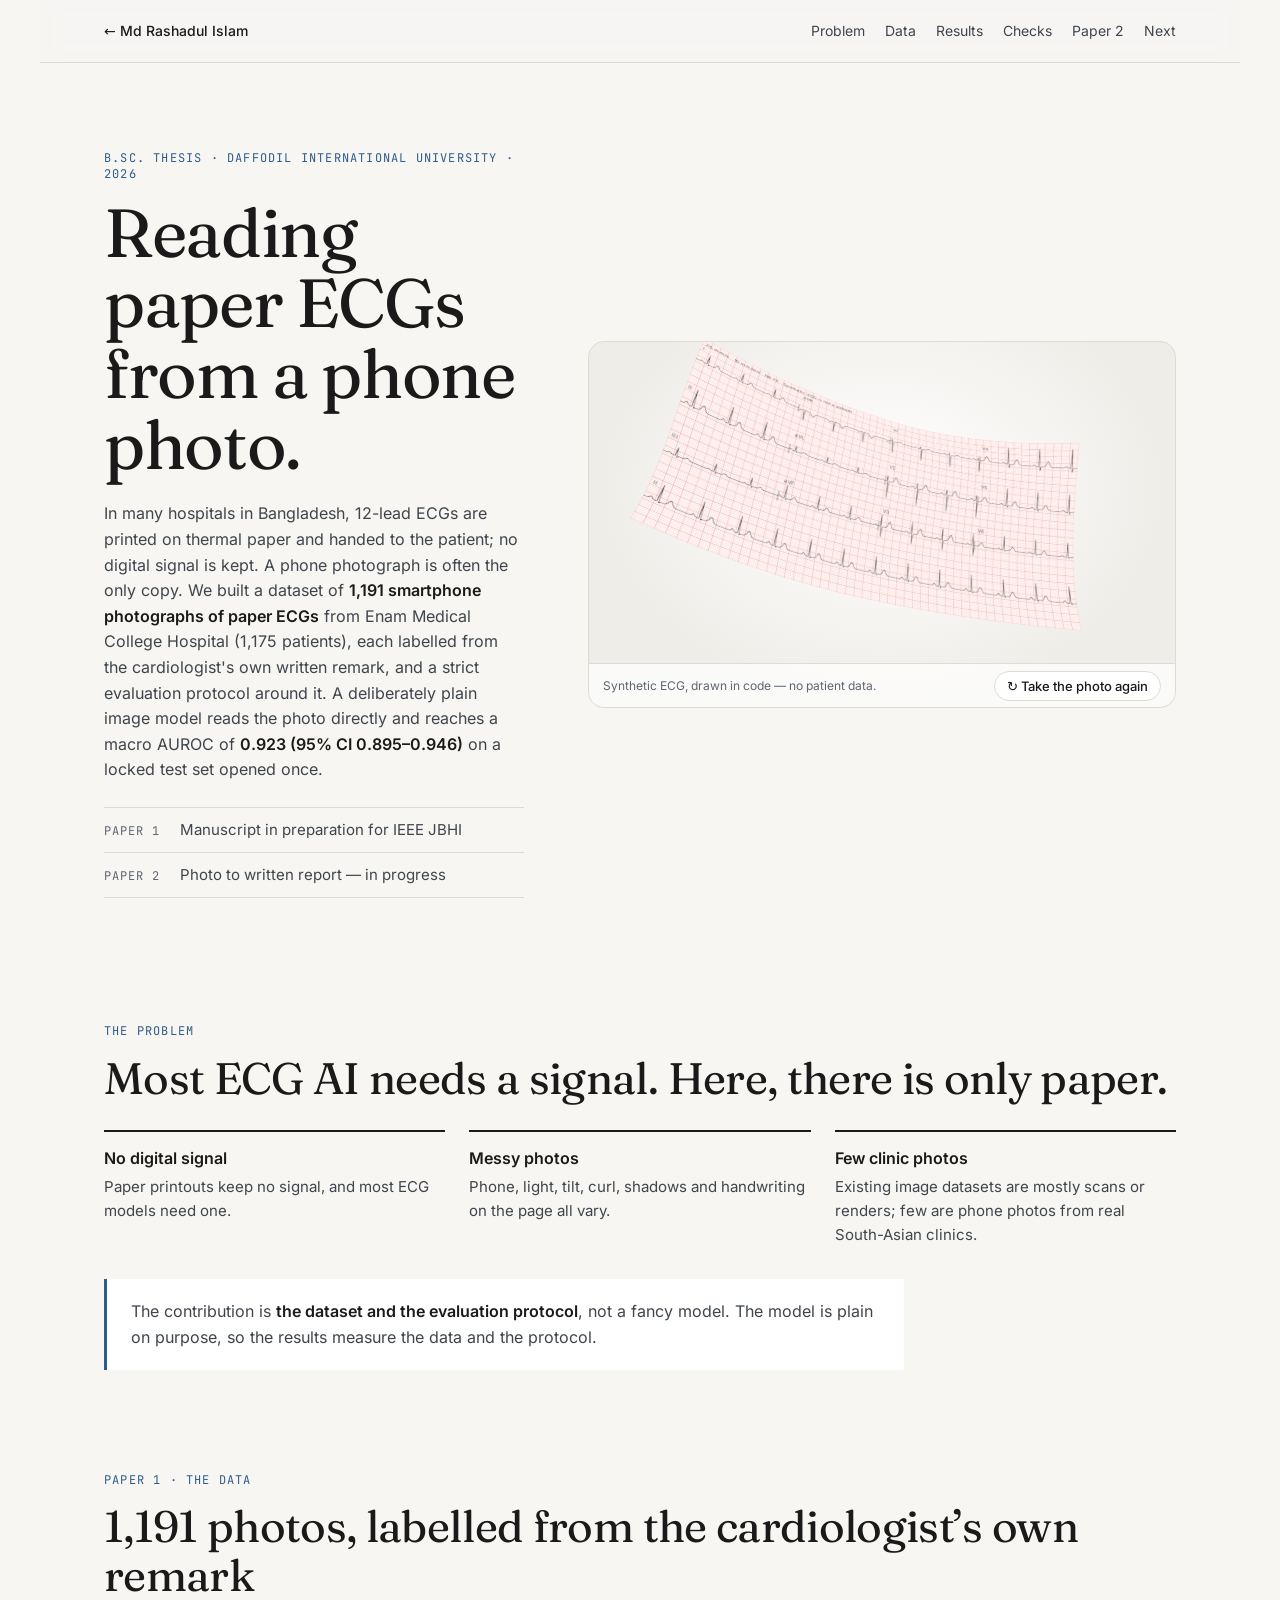
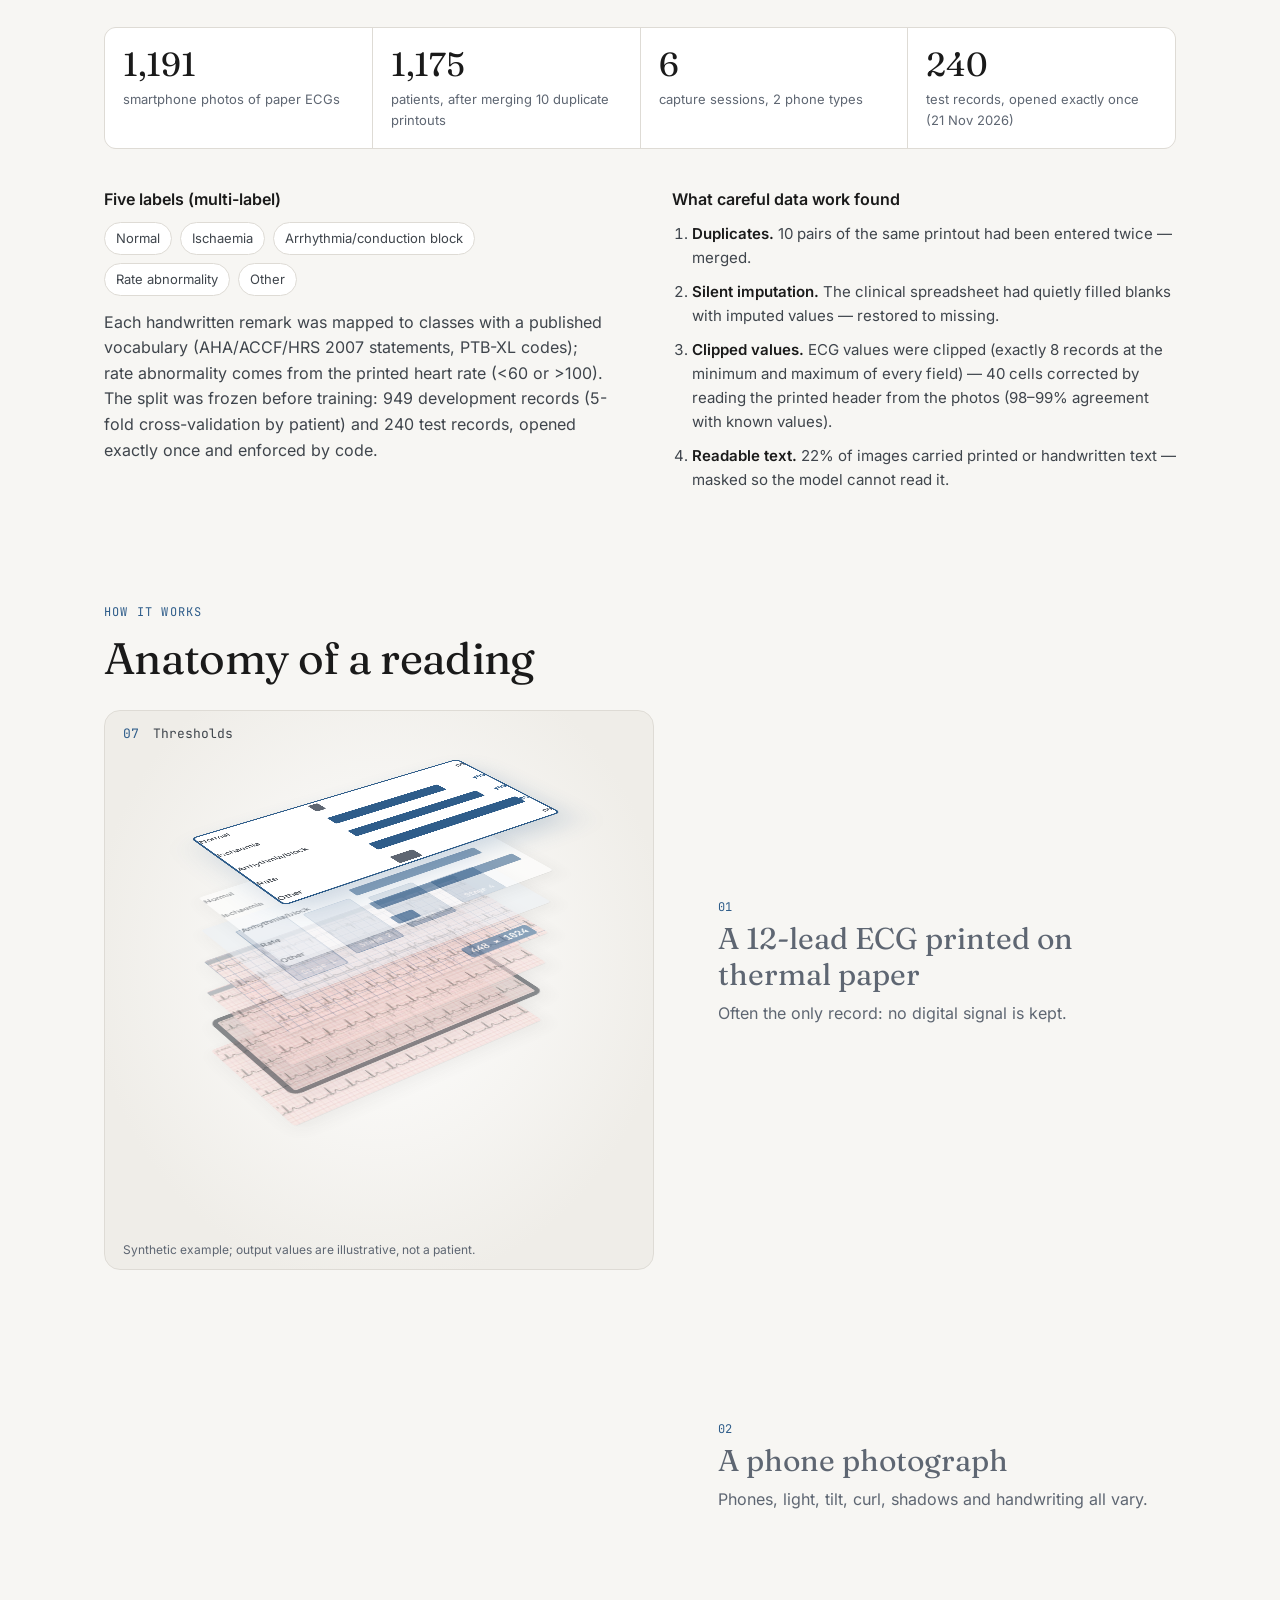
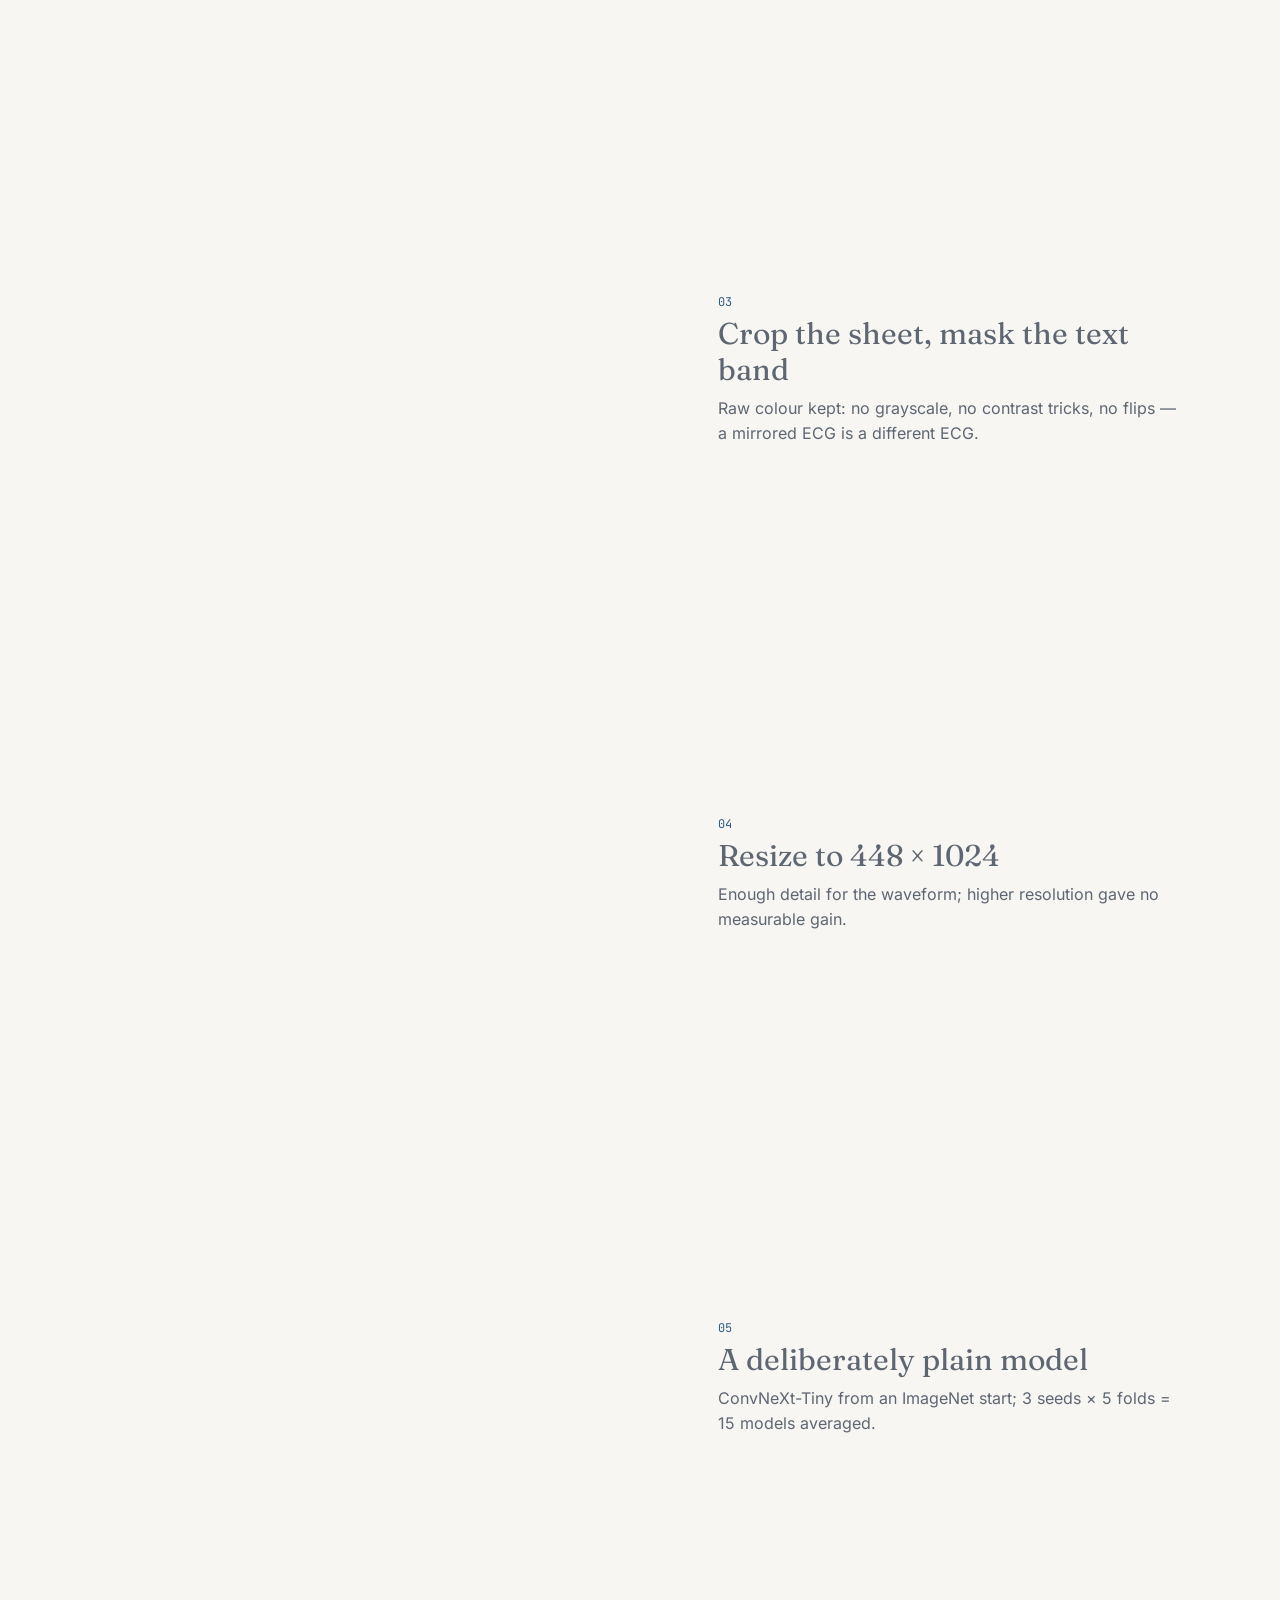
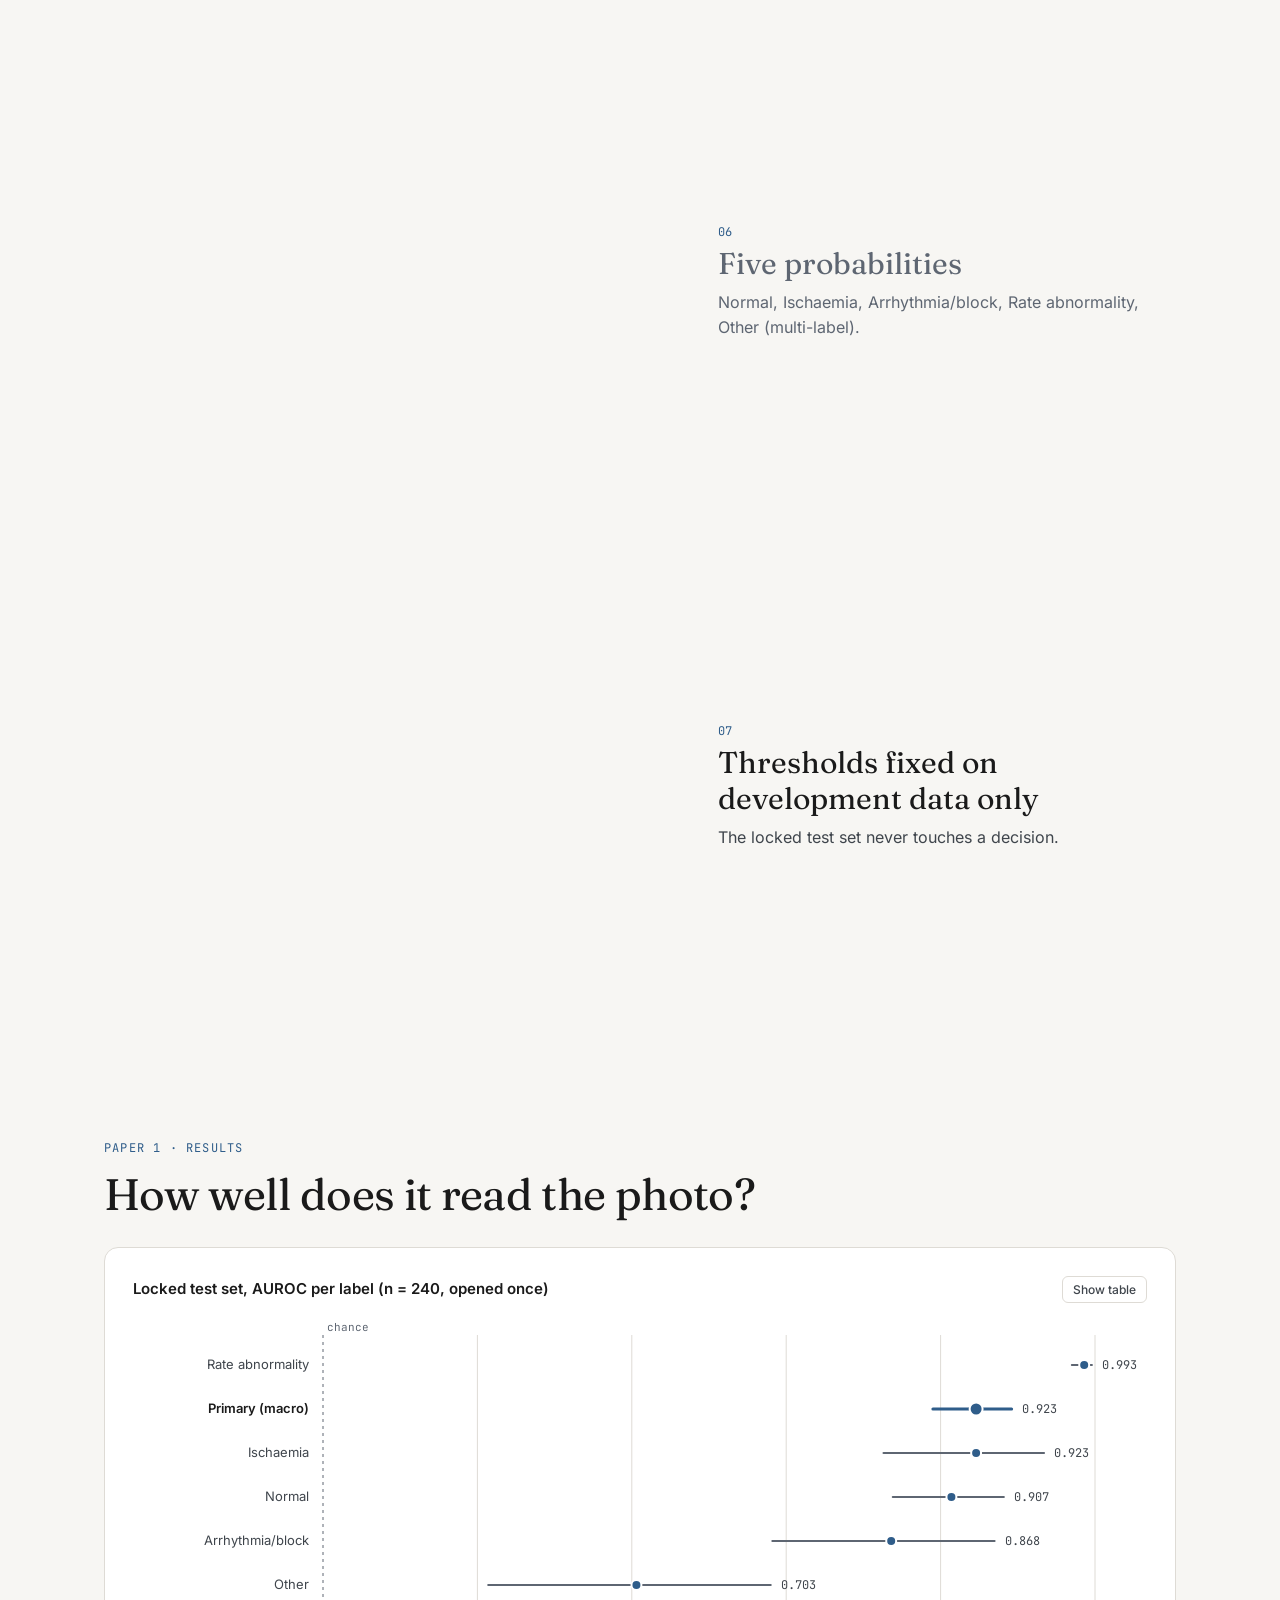
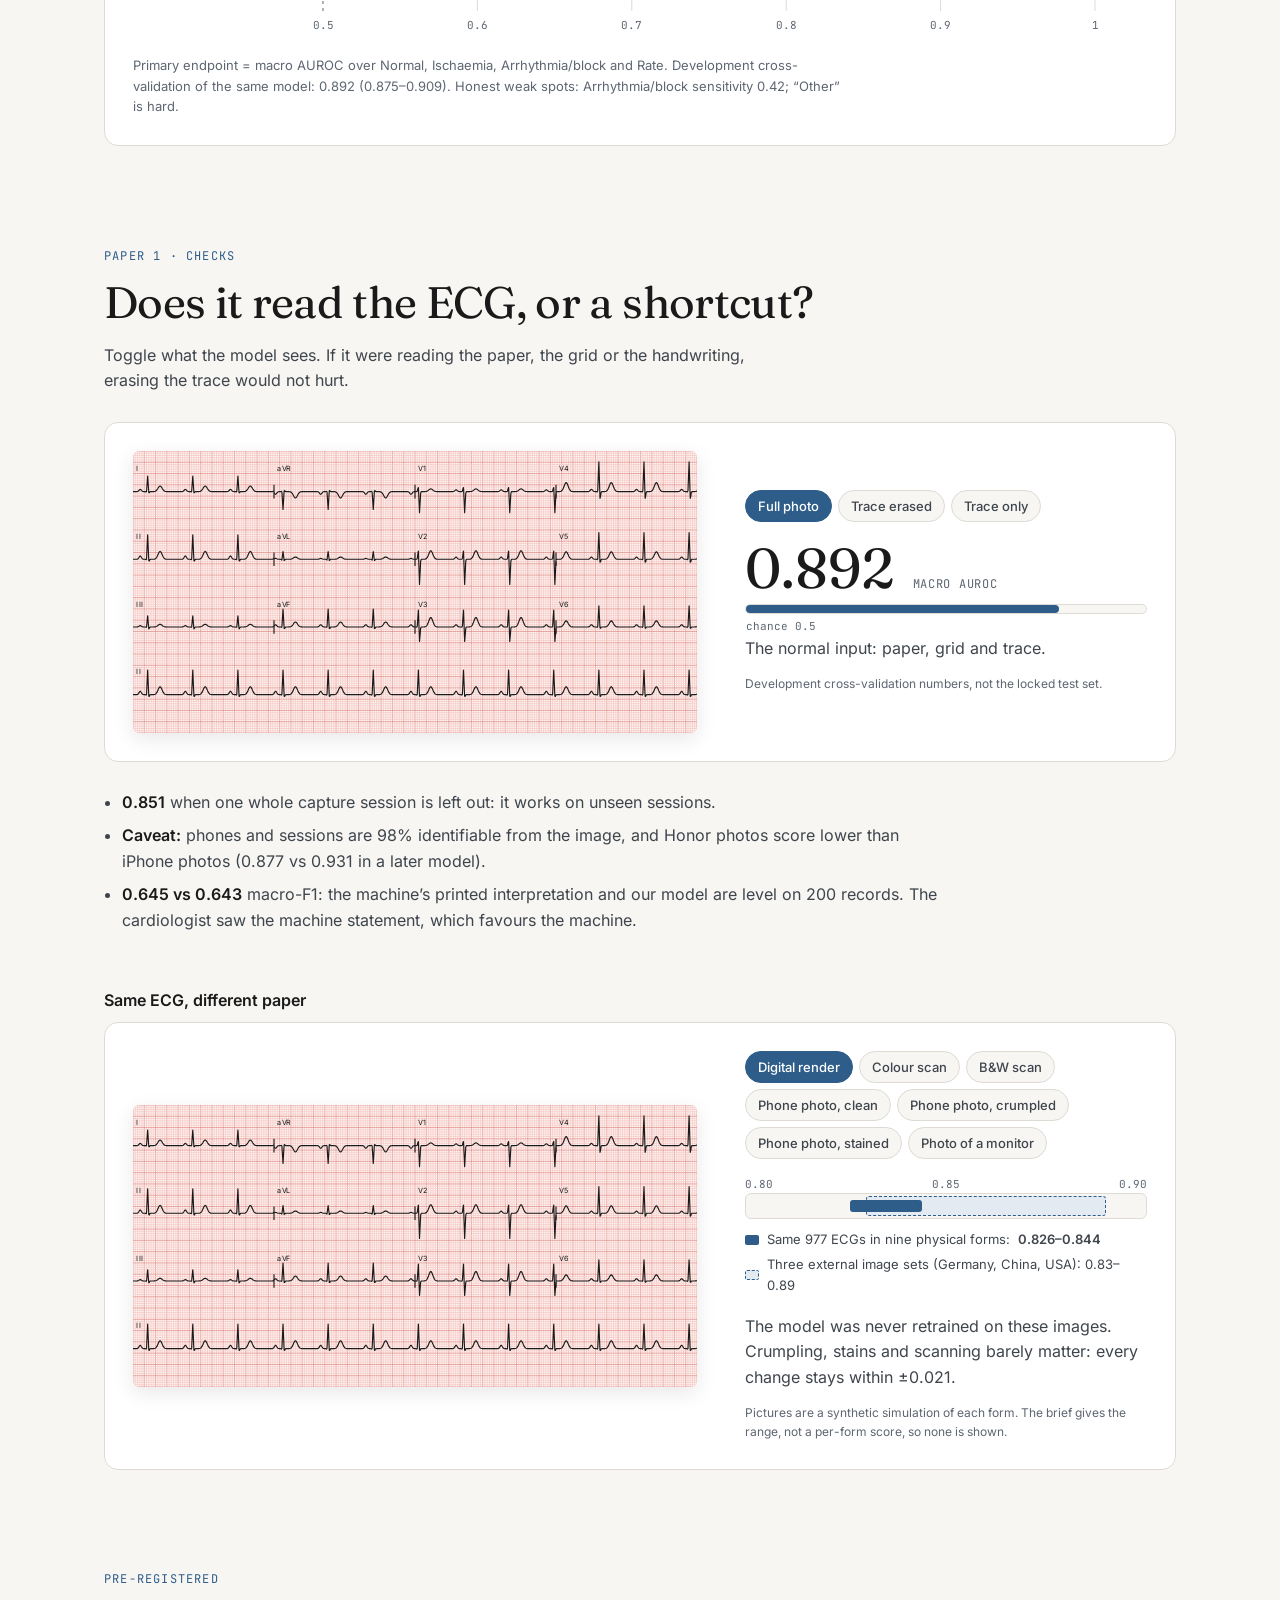
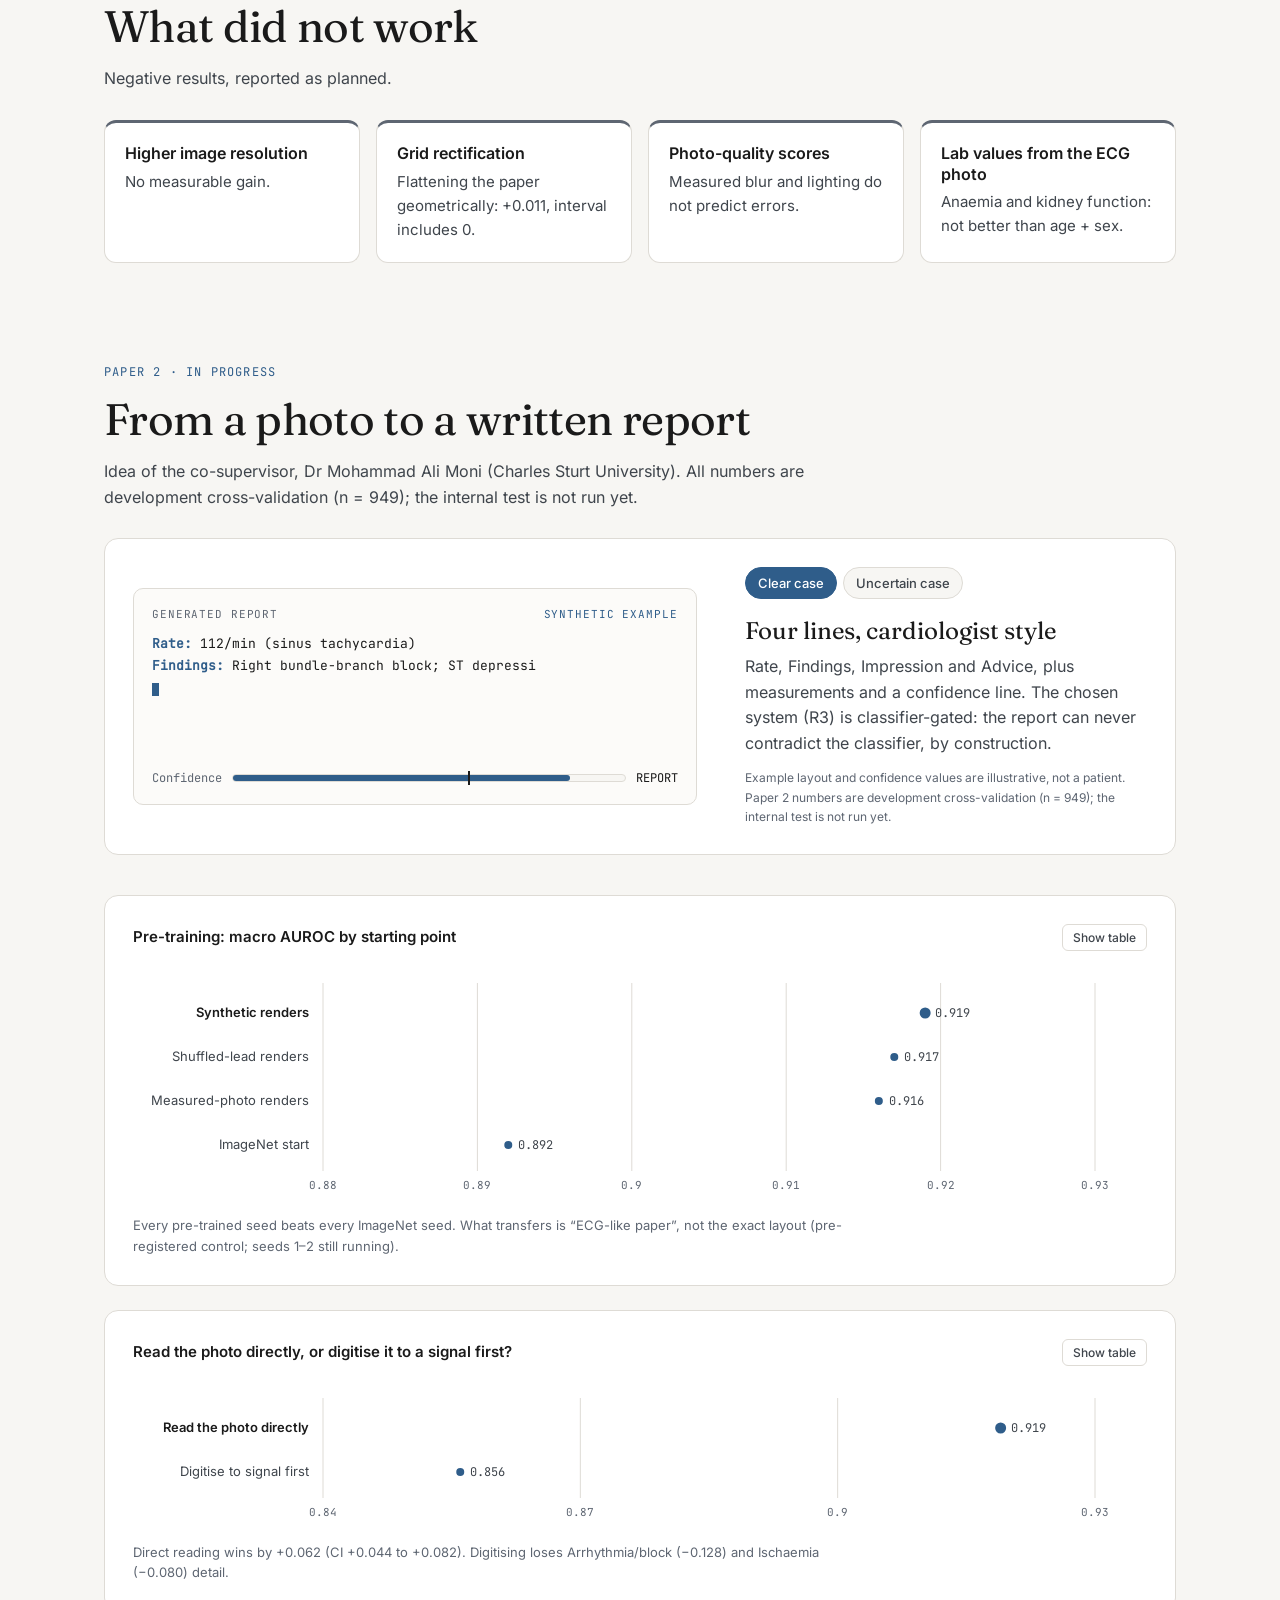
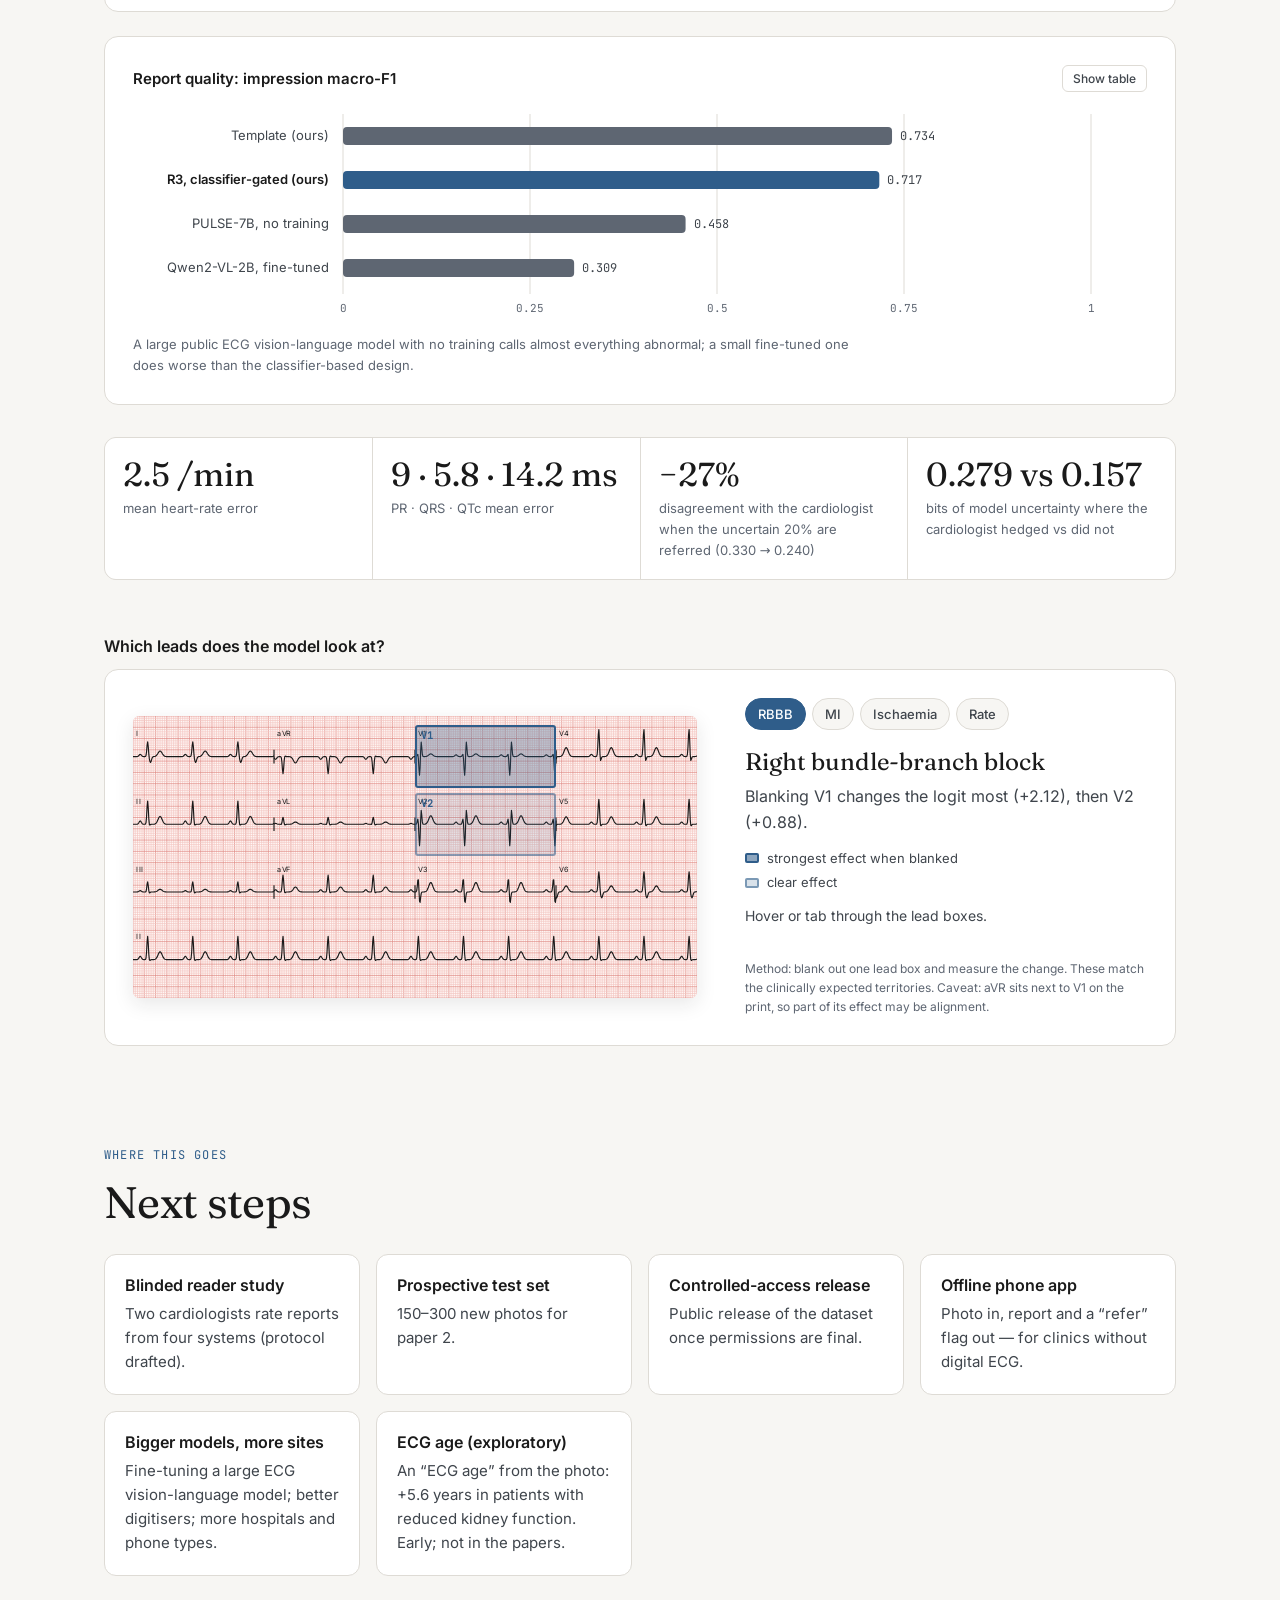
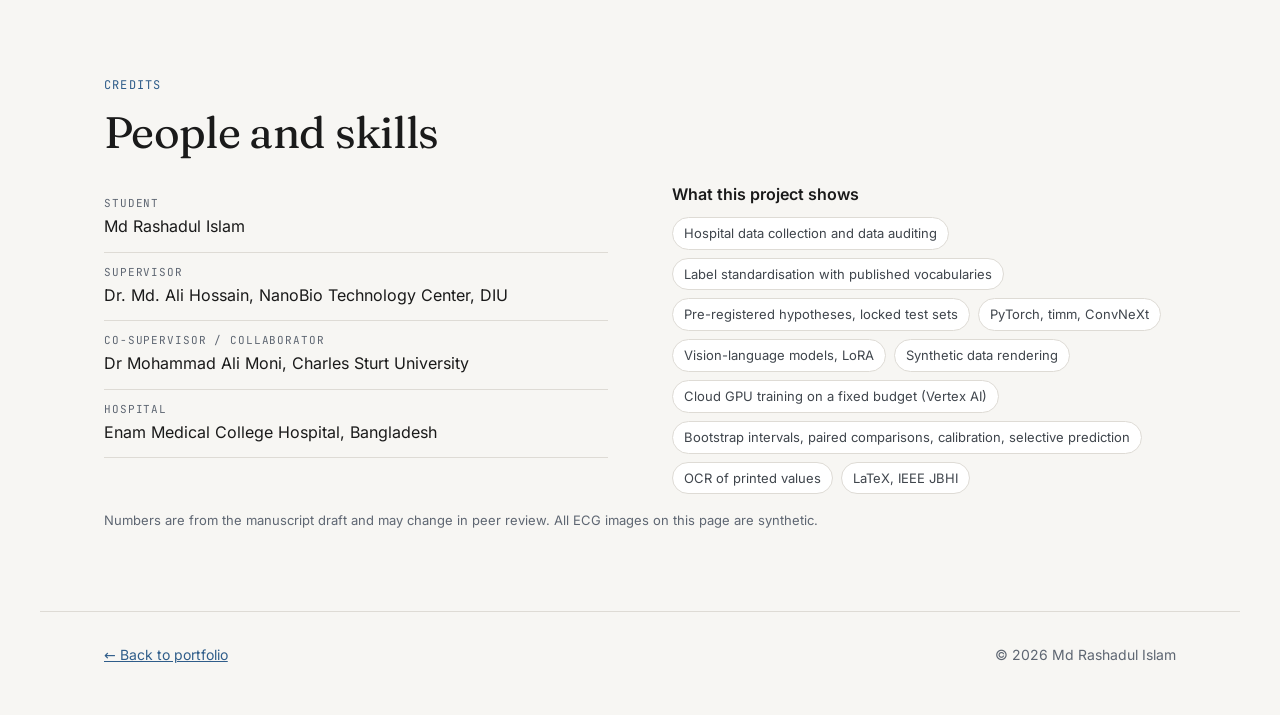
==== thesis/index.html @ 62d9c34e "Publish research portfolio (built from Rashadul22/portfolio main ac6f5a5)" ====
<!doctype html>
<html lang="en">
  <head>
    <meta charset="UTF-8" />
    <meta name="viewport" content="width=device-width, initial-scale=1.0" />
    <title>Reading paper ECGs from a phone photo — Md Rashadul Islam</title>
    <meta name="description" content="B.Sc. thesis: a dataset of 1,191 smartphone photographs of paper ECGs from Bangladesh and a strict evaluation protocol; macro AUROC 0.923 on a locked test set." />
    <meta name="theme-color" content="#F7F6F3" />
    <link rel="icon" type="image/svg+xml" href="/favicon.svg" />
    <meta property="og:title" content="Reading paper ECGs from a phone photo" />
    <meta property="og:type" content="article" />
    <script type="module" crossorigin src="/assets/thesis-CNezkDxE.js"></script>
    <link rel="modulepreload" crossorigin href="/assets/latin-600-lxE_ZjDa.js">
    <link rel="stylesheet" crossorigin href="/assets/latin-600-W_FU9BuS.css">
    <link rel="stylesheet" crossorigin href="/assets/thesis-Cfe2eZvV.css">
  </head>
  <body>
    <div id="root"><a class="skip" href="#t-main">Skip to content</a><nav class="t-nav" aria-label="Site"><a href="../">← Md Rashadul Islam</a><ul class="t-toc"><li><a href="#problem">Problem</a></li><li><a href="#data">Data</a></li><li><a href="#results">Results</a></li><li><a href="#checks">Checks</a></li><li><a href="#report">Paper 2</a></li><li><a href="#next">Next</a></li></ul></nav><main id="t-main"><header class="t-hero"><div class="t-hero__text"><p class="t-kicker">B.Sc. thesis · Daffodil International University · 2026</p><h1 class="t-title">Reading paper ECGs from a phone photo.</h1><p class="t-lede">In many hospitals in Bangladesh, 12-lead ECGs are printed on thermal paper and handed to the patient; no digital signal is kept. A phone photograph is often the only copy. We built a dataset of<!-- --> <strong>1,191 smartphone photographs of paper ECGs</strong> from Enam Medical College Hospital (1,175 patients), each labelled from the cardiologist&#x27;s own written remark, and a strict evaluation protocol around it. A deliberately plain image model reads the photo directly and reaches a macro AUROC of<!-- --> <strong>0.923 (95% CI 0.895–0.946)</strong> on a locked test set opened once.</p><ul class="t-status"><li><span>Paper 1</span> Manuscript in preparation for IEEE JBHI</li><li><span>Paper 2</span> Photo to written report — in progress</li></ul></div><div class="t-stage"><canvas class="paper-static" role="img" aria-label="A synthetic 12-lead paper ECG on pink grid paper, three rows of four leads plus a lead II rhythm strip"></canvas><div class="t-flash" aria-hidden="true"></div><div class="t-stage__bar"><span>Synthetic ECG, drawn in code — no patient data.</span></div></div></header><section class="t-sec" id="problem" aria-labelledby="problem-title"><p class="t-kicker">The problem</p><h2 id="problem-title" class="t-h2">Most ECG AI needs a signal. Here, there is only paper.</h2><div class="t-cols3"><div><h3>No digital signal</h3><p>Paper printouts keep no signal, and most ECG models need one.</p></div><div><h3>Messy photos</h3><p>Phone, light, tilt, curl, shadows and handwriting on the page all vary.</p></div><div><h3>Few clinic photos</h3><p>Existing image datasets are mostly scans or renders; few are phone photos from real South-Asian clinics.</p></div></div><p class="t-claim">The contribution is <strong>the dataset and the evaluation protocol</strong>, not a fancy model. The model is plain on purpose, so the results measure the data and the protocol.</p></section><section class="t-sec" id="data" aria-labelledby="data-title"><p class="t-kicker">Paper 1 · The data</p><h2 id="data-title" class="t-h2">1,191 photos, labelled from the cardiologist’s own remark</h2><dl class="t-facts"><div><dt>1,191</dt><dd>smartphone photos of paper ECGs</dd></div><div><dt>1,175</dt><dd>patients, after merging 10 duplicate printouts</dd></div><div><dt>6</dt><dd>capture sessions, 2 phone types</dd></div><div><dt>240</dt><dd>test records, opened exactly once (21 Nov 2026)</dd></div></dl><div class="t-cols2"><div><h3 class="t-h3">Five labels (multi-label)</h3><ul class="t-chips"><li>Normal</li><li>Ischaemia</li><li>Arrhythmia/conduction block</li><li>Rate abnormality</li><li>Other</li></ul><p class="t-p">Each handwritten remark was mapped to classes with a published vocabulary (AHA/ACCF/HRS 2007 statements, PTB-XL codes); rate abnormality comes from the printed heart rate (&lt;60 or &gt;100). The split was frozen before training: 949 development records (5-fold cross-validation by patient) and 240 test records, opened exactly once and enforced by code.</p></div><div><h3 class="t-h3">What careful data work found</h3><ol class="t-audit"><li><strong>Duplicates<!-- -->.</strong> <!-- -->10 pairs of the same printout had been entered twice — merged.</li><li><strong>Silent imputation<!-- -->.</strong> <!-- -->The clinical spreadsheet had quietly filled blanks with imputed values — restored to missing.</li><li><strong>Clipped values<!-- -->.</strong> <!-- -->ECG values were clipped (exactly 8 records at the minimum and maximum of every field) — 40 cells corrected by reading the printed header from the photos (98–99% agreement with known values).</li><li><strong>Readable text<!-- -->.</strong> <!-- -->22% of images carried printed or handwritten text — masked so the model cannot read it.</li></ol></div></div></section><section class="t-sec pipe" aria-labelledby="pipe-title"><p class="t-kicker">How it works</p><h2 id="pipe-title" class="t-h2">Anatomy of a reading</h2><div class="pipe__grid"><div class="pipe__stage"><div class="pipe__label" aria-live="polite"><span>01</span> <!-- -->Paper</div><div class="stack"><div class="plate plate--on plate--paper" style="--i:0" aria-hidden="true"><div class="plate__img"></div></div><div class="plate plate--off plate--photo" style="--i:1" aria-hidden="true"><div class="plate__img"></div><div class="photo-tint"></div></div><div class="plate plate--off " style="--i:2" aria-hidden="true"><div class="plate__img"></div></div><div class="plate plate--off plate--px" style="--i:3" aria-hidden="true"><div class="plate__img"></div><div class="px-grid"></div><span class="plate__dim">448 × 1024</span></div><div class="plate plate--off plate--net" style="--i:4" aria-hidden="true"><div class="net-block" style="--k:0"><span>Stage 1</span></div><div class="net-block" style="--k:1"><span>Stage 2</span></div><div class="net-block" style="--k:2"><span>Stage 3</span></div><div class="net-block" style="--k:3"><span>Stage 4</span></div></div><div class="plate plate--off plate--out" style="--i:5" aria-hidden="true"><div class="out-row"><span>Normal</span><i style="width:6%"></i></div><div class="out-row"><span>Ischaemia</span><i style="width:71%"></i></div><div class="out-row"><span>Arrhythmia/block</span><i style="width:83%"></i></div><div class="out-row"><span>Rate</span><i style="width:95%"></i></div><div class="out-row"><span>Other</span><i style="width:14.000000000000002%"></i></div></div><div class="plate plate--off plate--out plate--th" style="--i:6" aria-hidden="true"><div class="out-row"><span>Normal</span><i style="width:6%"></i><b style="left:50%"></b><em>no</em></div><div class="out-row is-pos"><span>Ischaemia</span><i style="width:71%"></i><b style="left:50%"></b><em>yes</em></div><div class="out-row is-pos"><span>Arrhythmia/block</span><i style="width:83%"></i><b style="left:50%"></b><em>yes</em></div><div class="out-row is-pos"><span>Rate</span><i style="width:95%"></i><b style="left:50%"></b><em>yes</em></div><div class="out-row"><span>Other</span><i style="width:14.000000000000002%"></i><b style="left:50%"></b><em>no</em></div></div></div><p class="pipe__caption">Synthetic example; output values are illustrative, not a patient.</p></div><ol class="pipe__steps"><li data-i="0" class="is-on"><span class="pipe__n">01</span><h3>A 12-lead ECG printed on thermal paper</h3><p>Often the only record: no digital signal is kept.</p></li><li data-i="1" class=""><span class="pipe__n">02</span><h3>A phone photograph</h3><p>Phones, light, tilt, curl, shadows and handwriting all vary.</p></li><li data-i="2" class=""><span class="pipe__n">03</span><h3>Crop the sheet, mask the text band</h3><p>Raw colour kept: no grayscale, no contrast tricks, no flips — a mirrored ECG is a different ECG.</p></li><li data-i="3" class=""><span class="pipe__n">04</span><h3>Resize to 448 × 1024</h3><p>Enough detail for the waveform; higher resolution gave no measurable gain.</p></li><li data-i="4" class=""><span class="pipe__n">05</span><h3>A deliberately plain model</h3><p>ConvNeXt-Tiny from an ImageNet start; 3 seeds × 5 folds = 15 models averaged.</p></li><li data-i="5" class=""><span class="pipe__n">06</span><h3>Five probabilities</h3><p>Normal, Ischaemia, Arrhythmia/block, Rate abnormality, Other (multi-label).</p></li><li data-i="6" class=""><span class="pipe__n">07</span><h3>Thresholds fixed on development data only</h3><p>The locked test set never touches a decision.</p></li></ol></div></section><section class="t-sec" id="results" aria-labelledby="results-title"><p class="t-kicker">Paper 1 · Results</p><h2 id="results-title" class="t-h2">How well does it read the photo?</h2><figure class="chart"><figcaption class="chart__head"><span class="chart__title">Locked test set, AUROC per label (n = 240, opened once)</span><button type="button" class="chart__toggle" aria-pressed="false">Show table</button></figcaption><div class="chart__plot"><svg viewBox="0 0 640 326" width="640" height="326" role="img" aria-label="Locked test set, AUROC per label (n = 240, opened once)"><g><line x1="190" x2="190" y1="20" y2="296" class="axis-chance"></line><text x="190" y="314" class="axis-label" text-anchor="middle">0.5</text></g><g><line x1="269.59999999999997" x2="269.59999999999997" y1="20" y2="296" class="axis-grid"></line><text x="269.59999999999997" y="314" class="axis-label" text-anchor="middle">0.6</text></g><g><line x1="349.19999999999993" x2="349.19999999999993" y1="20" y2="296" class="axis-grid"></line><text x="349.19999999999993" y="314" class="axis-label" text-anchor="middle">0.7</text></g><g><line x1="428.80000000000007" x2="428.80000000000007" y1="20" y2="296" class="axis-grid"></line><text x="428.80000000000007" y="314" class="axis-label" text-anchor="middle">0.8</text></g><g><line x1="508.40000000000003" x2="508.40000000000003" y1="20" y2="296" class="axis-grid"></line><text x="508.40000000000003" y="314" class="axis-label" text-anchor="middle">0.9</text></g><g><line x1="588" x2="588" y1="20" y2="296" class="axis-grid"></line><text x="588" y="314" class="axis-label" text-anchor="middle">1</text></g><text x="194" y="16" class="axis-note">chance</text><g class="row" tabindex="0" aria-label="Rate abnormality: AUROC 0.993, 95% CI 0.985 to 0.998"><rect x="0" y="28" width="640" height="44" class="row__hit"></rect><text x="176" y="54" text-anchor="end" class="row__label">Rate abnormality</text><line x1="576.06" x2="586.408" y1="50" y2="50" class="row__ci"></line><circle cx="582.428" cy="50" r="5" class="row__dot"></circle><text x="596.408" y="54" class="row__value">0.993</text></g><g class="row row--primary" tabindex="0" aria-label="Primary (macro): AUROC 0.923, 95% CI 0.895 to 0.946"><rect x="0" y="72" width="640" height="44" class="row__hit"></rect><text x="176" y="98" text-anchor="end" class="row__label">Primary (macro)</text><line x1="504.42" x2="545.016" y1="94" y2="94" class="row__ci"></line><circle cx="526.7080000000001" cy="94" r="6.5" class="row__dot"></circle><text x="555.016" y="98" class="row__value">0.923</text></g><g class="row" tabindex="0" aria-label="Ischaemia: AUROC 0.923, 95% CI 0.863 to 0.967"><rect x="0" y="116" width="640" height="44" class="row__hit"></rect><text x="176" y="142" text-anchor="end" class="row__label">Ischaemia</text><line x1="478.948" x2="561.732" y1="138" y2="138" class="row__ci"></line><circle cx="526.7080000000001" cy="138" r="5" class="row__dot"></circle><text x="571.732" y="142" class="row__value">0.923</text></g><g class="row" tabindex="0" aria-label="Normal: AUROC 0.907, 95% CI 0.869 to 0.941"><rect x="0" y="160" width="640" height="44" class="row__hit"></rect><text x="176" y="186" text-anchor="end" class="row__label">Normal</text><line x1="483.724" x2="541.036" y1="182" y2="182" class="row__ci"></line><circle cx="513.972" cy="182" r="5" class="row__dot"></circle><text x="551.036" y="186" class="row__value">0.907</text></g><g class="row" tabindex="0" aria-label="Arrhythmia/block: AUROC 0.868, 95% CI 0.791 to 0.935"><rect x="0" y="204" width="640" height="44" class="row__hit"></rect><text x="176" y="230" text-anchor="end" class="row__label">Arrhythmia/block</text><line x1="421.636" x2="536.26" y1="226" y2="226" class="row__ci"></line><circle cx="482.928" cy="226" r="5" class="row__dot"></circle><text x="546.26" y="230" class="row__value">0.868</text></g><g class="row" tabindex="0" aria-label="Other: AUROC 0.703, 95% CI 0.607 to 0.790"><rect x="0" y="248" width="640" height="44" class="row__hit"></rect><text x="176" y="274" text-anchor="end" class="row__label">Other</text><line x1="275.17199999999997" x2="420.84000000000003" y1="270" y2="270" class="row__ci"></line><circle cx="351.58799999999997" cy="270" r="5" class="row__dot"></circle><text x="430.84000000000003" y="274" class="row__value">0.703</text></g></svg></div><p class="chart__foot">Primary endpoint = macro AUROC over Normal, Ischaemia, Arrhythmia/block and Rate. Development cross-validation of the same model: 0.892 (0.875–0.909). Honest weak spots: Arrhythmia/block sensitivity 0.42; “Other” is hard.</p></figure></section><section class="t-sec" id="checks" aria-labelledby="checks-title"><p class="t-kicker">Paper 1 · Checks</p><h2 id="checks-title" class="t-h2">Does it read the ECG, or a shortcut?</h2><p class="t-lead">Toggle what the model sees. If it were reading the paper, the grid or the handwriting, erasing the trace would not hurt.</p><div class="demo"><div class="demo__visual"><canvas class="demo__canvas" role="img" aria-label="Synthetic ECG, full photo"></canvas></div><div class="demo__panel"><div class="seg" role="radiogroup" aria-label="Input shown to the model"><button type="button" role="radio" aria-checked="true" class="is-on">Full photo</button><button type="button" role="radio" aria-checked="false" class="">Trace erased</button><button type="button" role="radio" aria-checked="false" class="">Trace only</button></div><p class="demo__big" aria-live="polite">0.892<!-- --> <span>macro AUROC</span></p><div class="meter" aria-hidden="true"><i style="width:78.4%"></i><b class="meter__chance">chance 0.5</b></div><p class="demo__text">The normal input: paper, grid and trace.</p><p class="demo__fine">Development cross-validation numbers, not the locked test set.</p></div></div><ul class="t-list"><li><strong>0.851</strong> when one whole capture session is left out: it works on unseen sessions.</li><li><strong>Caveat:</strong> phones and sessions are 98% identifiable from the image, and Honor photos score lower than iPhone photos (0.877 vs 0.931 in a later model).</li><li><strong>0.645 vs 0.643</strong> macro-F1: the machine’s printed interpretation and our model are level on 200 records. The cardiologist saw the machine statement, which favours the machine.</li></ul><h3 class="t-h3 t-h3--gap">Same ECG, different paper</h3><div class="demo"><div class="demo__visual"><canvas class="demo__canvas" role="img" aria-label="Synthetic ECG shown as: Digital render"></canvas></div><div class="demo__panel"><div class="seg" role="radiogroup" aria-label="Physical form of the same ECG"><button type="button" role="radio" aria-checked="true" class="is-on">Digital render</button><button type="button" role="radio" aria-checked="false" class="">Colour scan</button><button type="button" role="radio" aria-checked="false" class="">B&amp;W scan</button><button type="button" role="radio" aria-checked="false" class="">Phone photo, clean</button><button type="button" role="radio" aria-checked="false" class="">Phone photo, crumpled</button><button type="button" role="radio" aria-checked="false" class="">Phone photo, stained</button><button type="button" role="radio" aria-checked="false" class="">Photo of a monitor</button></div><div class="range" aria-label="AUROC range across physical forms"><div class="range__axis"><span style="left:0%">0.80</span><span style="left:50%">0.85</span><span style="left:100%">0.90</span></div><div class="range__track"><i class="range__band range__band--ext" style="left:29.999999999999915%;width:60.00000000000006%"></i><i class="range__band" style="left:25.99999999999991%;width:18.000000000000018%"></i></div><ul class="range__key"><li><i class="key key--forms"></i> Same 977 ECGs in nine physical forms: <strong>0.826–0.844</strong></li><li><i class="key key--ext"></i> Three external image sets (Germany, China, USA): 0.83–0.89</li></ul></div><p class="demo__text">The model was never retrained on these images. Crumpling, stains and scanning barely matter: every change stays within ±0.021.</p><p class="demo__fine">Pictures are a synthetic simulation of each form. The brief gives the range, not a per-form score, so none is shown.</p></div></div></section><section class="t-sec" id="negatives" aria-labelledby="negatives-title"><p class="t-kicker">Pre-registered</p><h2 id="negatives-title" class="t-h2">What did not work</h2><p class="t-lead">Negative results, reported as planned.</p><ul class="t-neg"><li><h3>Higher image resolution</h3><p>No measurable gain.</p></li><li><h3>Grid rectification</h3><p>Flattening the paper geometrically: +0.011, interval includes 0.</p></li><li><h3>Photo-quality scores</h3><p>Measured blur and lighting do not predict errors.</p></li><li><h3>Lab values from the ECG photo</h3><p>Anaemia and kidney function: not better than age + sex.</p></li></ul></section><section class="t-sec" id="report" aria-labelledby="report-title"><p class="t-kicker">Paper 2 · In progress</p><h2 id="report-title" class="t-h2">From a photo to a written report</h2><p class="t-lead">Idea of the co-supervisor, Dr Mohammad Ali Moni (Charles Sturt University). All numbers are development cross-validation (n = 949); the internal test is not run yet.</p><div class="demo demo--report"><div class="report" aria-live="polite"><div class="report__head"><span>Generated report</span><span class="report__tag">synthetic example</span></div><pre class="report__body"><span class="report__line"><b></b>
</span><span class="caret" aria-hidden="true"></span></pre><div class="report__conf"><span>Confidence</span><div class="conf"><i style="width:86%" class=""></i><b style="left:60%" title="referral gate"></b></div><span class="report__verdict">report</span></div></div><div class="demo__panel"><div class="seg" role="radiogroup" aria-label="Example case"><button type="button" role="radio" aria-checked="true" class="is-on">Clear case</button><button type="button" role="radio" aria-checked="false" class="">Uncertain case</button></div><h3 class="demo__h">Four lines, cardiologist style</h3><p class="demo__text">Rate, Findings, Impression and Advice, plus measurements and a confidence line. The chosen system (R3) is classifier-gated: the report can never contradict the classifier, by construction.</p><p class="demo__fine">Example layout and confidence values are illustrative, not a patient. Paper 2 numbers are development cross-validation (n = 949); the internal test is not run yet.</p></div></div><div class="t-chartgrid"><figure class="chart"><figcaption class="chart__head"><span class="chart__title">Pre-training: macro AUROC by starting point</span><button type="button" class="chart__toggle" aria-pressed="false">Show table</button></figcaption><div class="chart__plot"><svg viewBox="0 0 640 238" width="640" height="238" role="img" aria-label="Pre-training: macro AUROC by starting point"><g><line x1="190" x2="190" y1="20" y2="208" class="axis-grid"></line><text x="190" y="226" class="axis-label" text-anchor="middle">0.88</text></g><g><line x1="269.6" x2="269.6" y1="20" y2="208" class="axis-grid"></line><text x="269.6" y="226" class="axis-label" text-anchor="middle">0.89</text></g><g><line x1="349.20000000000005" x2="349.20000000000005" y1="20" y2="208" class="axis-grid"></line><text x="349.20000000000005" y="226" class="axis-label" text-anchor="middle">0.9</text></g><g><line x1="428.79999999999995" x2="428.79999999999995" y1="20" y2="208" class="axis-grid"></line><text x="428.79999999999995" y="226" class="axis-label" text-anchor="middle">0.91</text></g><g><line x1="508.40000000000003" x2="508.40000000000003" y1="20" y2="208" class="axis-grid"></line><text x="508.40000000000003" y="226" class="axis-label" text-anchor="middle">0.92</text></g><g><line x1="588" x2="588" y1="20" y2="208" class="axis-grid"></line><text x="588" y="226" class="axis-label" text-anchor="middle">0.93</text></g><g class="row row--primary" tabindex="0" aria-label="Synthetic renders: AUROC 0.919"><rect x="0" y="28" width="640" height="44" class="row__hit"></rect><text x="176" y="54" text-anchor="end" class="row__label">Synthetic renders</text><circle cx="500.44" cy="50" r="6.5" class="row__dot"></circle><text x="510.44" y="54" class="row__value">0.919</text></g><g class="row" tabindex="0" aria-label="Shuffled-lead renders: AUROC 0.917"><rect x="0" y="72" width="640" height="44" class="row__hit"></rect><text x="176" y="98" text-anchor="end" class="row__label">Shuffled-lead renders</text><circle cx="484.52" cy="94" r="5" class="row__dot"></circle><text x="494.52" y="98" class="row__value">0.917</text></g><g class="row" tabindex="0" aria-label="Measured-photo renders: AUROC 0.916"><rect x="0" y="116" width="640" height="44" class="row__hit"></rect><text x="176" y="142" text-anchor="end" class="row__label">Measured-photo renders</text><circle cx="476.56" cy="138" r="5" class="row__dot"></circle><text x="486.56" y="142" class="row__value">0.916</text></g><g class="row" tabindex="0" aria-label="ImageNet start: AUROC 0.892"><rect x="0" y="160" width="640" height="44" class="row__hit"></rect><text x="176" y="186" text-anchor="end" class="row__label">ImageNet start</text><circle cx="285.52" cy="182" r="5" class="row__dot"></circle><text x="295.52" y="186" class="row__value">0.892</text></g></svg></div><p class="chart__foot">Every pre-trained seed beats every ImageNet seed. What transfers is “ECG-like paper”, not the exact layout (pre-registered control; seeds 1–2 still running).</p></figure><figure class="chart"><figcaption class="chart__head"><span class="chart__title">Read the photo directly, or digitise it to a signal first?</span><button type="button" class="chart__toggle" aria-pressed="false">Show table</button></figcaption><div class="chart__plot"><svg viewBox="0 0 640 150" width="640" height="150" role="img" aria-label="Read the photo directly, or digitise it to a signal first?"><g><line x1="190" x2="190" y1="20" y2="120" class="axis-grid"></line><text x="190" y="138" class="axis-label" text-anchor="middle">0.84</text></g><g><line x1="322.66666666666663" x2="322.66666666666663" y1="20" y2="120" class="axis-grid"></line><text x="322.66666666666663" y="138" class="axis-label" text-anchor="middle">0.87</text></g><g><line x1="455.3333333333333" x2="455.3333333333333" y1="20" y2="120" class="axis-grid"></line><text x="455.3333333333333" y="138" class="axis-label" text-anchor="middle">0.9</text></g><g><line x1="588" x2="588" y1="20" y2="120" class="axis-grid"></line><text x="588" y="138" class="axis-label" text-anchor="middle">0.93</text></g><g class="row row--primary" tabindex="0" aria-label="Read the photo directly: AUROC 0.919"><rect x="0" y="28" width="640" height="44" class="row__hit"></rect><text x="176" y="54" text-anchor="end" class="row__label">Read the photo directly</text><circle cx="539.3555555555556" cy="50" r="6.5" class="row__dot"></circle><text x="549.3555555555556" y="54" class="row__value">0.919</text></g><g class="row" tabindex="0" aria-label="Digitise to signal first: AUROC 0.856"><rect x="0" y="72" width="640" height="44" class="row__hit"></rect><text x="176" y="98" text-anchor="end" class="row__label">Digitise to signal first</text><circle cx="260.7555555555556" cy="94" r="5" class="row__dot"></circle><text x="270.7555555555556" y="98" class="row__value">0.856</text></g></svg></div><p class="chart__foot">Direct reading wins by +0.062 (CI +0.044 to +0.082). Digitising loses Arrhythmia/block (−0.128) and Ischaemia (−0.080) detail.</p></figure><figure class="chart"><figcaption class="chart__head"><span class="chart__title">Report quality: impression macro-F1</span><button type="button" class="chart__toggle" aria-pressed="false">Show table</button></figcaption><div class="chart__plot"><svg viewBox="0 0 640 216" width="640" height="216" role="img" aria-label="Report quality: impression macro-F1"><g><line x1="210" x2="210" y1="10" y2="190" class="axis-grid"></line><text x="210" y="208" class="axis-label" text-anchor="middle">0</text></g><g><line x1="303.5" x2="303.5" y1="10" y2="190" class="axis-grid"></line><text x="303.5" y="208" class="axis-label" text-anchor="middle">0.25</text></g><g><line x1="397" x2="397" y1="10" y2="190" class="axis-grid"></line><text x="397" y="208" class="axis-label" text-anchor="middle">0.5</text></g><g><line x1="490.5" x2="490.5" y1="10" y2="190" class="axis-grid"></line><text x="490.5" y="208" class="axis-label" text-anchor="middle">0.75</text></g><g><line x1="584" x2="584" y1="10" y2="190" class="axis-grid"></line><text x="584" y="208" class="axis-label" text-anchor="middle">1</text></g><g class="row" tabindex="0" aria-label="Template (ours): Macro-F1 0.734"><rect x="0" y="10" width="640" height="44" class="row__hit"></rect><text x="196" y="36" text-anchor="end" class="row__label">Template (ours)</text><rect x="210" y="23" width="274.516" height="18" rx="4" class="bar"></rect><text x="492.516" y="36" class="row__value">0.734</text></g><g class="row row--primary" tabindex="0" aria-label="R3, classifier-gated (ours): Macro-F1 0.717"><rect x="0" y="54" width="640" height="44" class="row__hit"></rect><text x="196" y="80" text-anchor="end" class="row__label">R3, classifier-gated (ours)</text><rect x="210" y="67" width="268.158" height="18" rx="4" class="bar bar--primary"></rect><text x="486.158" y="80" class="row__value">0.717</text></g><g class="row" tabindex="0" aria-label="PULSE-7B, no training: Macro-F1 0.458"><rect x="0" y="98" width="640" height="44" class="row__hit"></rect><text x="196" y="124" text-anchor="end" class="row__label">PULSE-7B, no training</text><rect x="210" y="111" width="171.29200000000003" height="18" rx="4" class="bar"></rect><text x="389.29200000000003" y="124" class="row__value">0.458</text></g><g class="row" tabindex="0" aria-label="Qwen2-VL-2B, fine-tuned: Macro-F1 0.309"><rect x="0" y="142" width="640" height="44" class="row__hit"></rect><text x="196" y="168" text-anchor="end" class="row__label">Qwen2-VL-2B, fine-tuned</text><rect x="210" y="155" width="115.56600000000003" height="18" rx="4" class="bar"></rect><text x="333.56600000000003" y="168" class="row__value">0.309</text></g></svg></div><p class="chart__foot">A large public ECG vision-language model with no training calls almost everything abnormal; a small fine-tuned one does worse than the classifier-based design.</p></figure></div><dl class="t-facts t-facts--4"><div><dt>2.5 /min</dt><dd>mean heart-rate error</dd></div><div><dt>9 · 5.8 · 14.2 ms</dt><dd>PR · QRS · QTc mean error</dd></div><div><dt>−27%</dt><dd>disagreement with the cardiologist when the uncertain 20% are referred (0.330 → 0.240)</dd></div><div><dt>0.279 vs 0.157</dt><dd>bits of model uncertainty where the cardiologist hedged vs did not</dd></div></dl><h3 class="t-h3 t-h3--gap">Which leads does the model look at?</h3><div class="demo demo--leads"><div class="demo__visual"><div class="leads"><canvas class="demo__canvas" role="img" aria-label="Synthetic 12-lead ECG with lead boxes"></canvas><button type="button" class="lead lead--none" style="left:0%;top:3.2%;width:25%;height:22.400000000000002%" aria-label="I: not a key lead for Right bundle-branch block"><span>I</span></button><button type="button" class="lead lead--none" style="left:25%;top:3.2%;width:25%;height:22.400000000000002%" aria-label="aVR: not a key lead for Right bundle-branch block"><span>aVR</span></button><button type="button" class="lead lead--strong" style="left:50%;top:3.2%;width:25%;height:22.400000000000002%" aria-label="V1: strong importance for Right bundle-branch block"><span>V1</span></button><button type="button" class="lead lead--none" style="left:75%;top:3.2%;width:25%;height:22.400000000000002%" aria-label="V4: not a key lead for Right bundle-branch block"><span>V4</span></button><button type="button" class="lead lead--none" style="left:0%;top:27.200000000000003%;width:25%;height:22.400000000000002%" aria-label="II: not a key lead for Right bundle-branch block"><span>II</span></button><button type="button" class="lead lead--none" style="left:25%;top:27.200000000000003%;width:25%;height:22.400000000000002%" aria-label="aVL: not a key lead for Right bundle-branch block"><span>aVL</span></button><button type="button" class="lead lead--medium" style="left:50%;top:27.200000000000003%;width:25%;height:22.400000000000002%" aria-label="V2: medium importance for Right bundle-branch block"><span>V2</span></button><button type="button" class="lead lead--none" style="left:75%;top:27.200000000000003%;width:25%;height:22.400000000000002%" aria-label="V5: not a key lead for Right bundle-branch block"><span>V5</span></button><button type="button" class="lead lead--none" style="left:0%;top:51.2%;width:25%;height:22.400000000000002%" aria-label="III: not a key lead for Right bundle-branch block"><span>III</span></button><button type="button" class="lead lead--none" style="left:25%;top:51.2%;width:25%;height:22.400000000000002%" aria-label="aVF: not a key lead for Right bundle-branch block"><span>aVF</span></button><button type="button" class="lead lead--none" style="left:50%;top:51.2%;width:25%;height:22.400000000000002%" aria-label="V3: not a key lead for Right bundle-branch block"><span>V3</span></button><button type="button" class="lead lead--none" style="left:75%;top:51.2%;width:25%;height:22.400000000000002%" aria-label="V6: not a key lead for Right bundle-branch block"><span>V6</span></button><button type="button" class="lead lead--none" style="left:0%;top:75.2%;width:100%;height:22.400000000000002%" aria-label="II rhythm: not a key lead for Right bundle-branch block"><span>II rhythm</span></button></div></div><div class="demo__panel"><div class="seg" role="radiogroup" aria-label="Finding"><button type="button" role="radio" aria-checked="true" class="is-on">RBBB</button><button type="button" role="radio" aria-checked="false" class="">MI</button><button type="button" role="radio" aria-checked="false" class="">Ischaemia</button><button type="button" role="radio" aria-checked="false" class="">Rate</button></div><h3 class="demo__h">Right bundle-branch block</h3><p class="demo__text">Blanking V1 changes the logit most (+2.12), then V2 (+0.88).</p><ul class="lead-key"><li><i class="key key--strong"></i> strongest effect when blanked</li><li><i class="key key--medium"></i> clear effect</li></ul><p class="demo__text demo__focus" aria-live="polite">Hover or tab through the lead boxes.</p><p class="demo__fine">Method: blank out one lead box and measure the change. These match the clinically expected territories. Caveat: aVR sits next to V1 on the print, so part of its effect may be alignment.</p></div></div></section><section class="t-sec" id="next" aria-labelledby="next-title"><p class="t-kicker">Where this goes</p><h2 id="next-title" class="t-h2">Next steps</h2><ul class="t-next"><li><h3>Blinded reader study</h3><p>Two cardiologists rate reports from four systems (protocol drafted).</p></li><li><h3>Prospective test set</h3><p>150–300 new photos for paper 2.</p></li><li><h3>Controlled-access release</h3><p>Public release of the dataset once permissions are final.</p></li><li><h3>Offline phone app</h3><p>Photo in, report and a “refer” flag out — for clinics without digital ECG.</p></li><li><h3>Bigger models, more sites</h3><p>Fine-tuning a large ECG vision-language model; better digitisers; more hospitals and phone types.</p></li><li><h3>ECG age (exploratory)</h3><p>An “ECG age” from the photo: +5.6 years in patients with reduced kidney function. Early; not in the papers.</p></li></ul></section><section class="t-sec" id="credits" aria-labelledby="credits-title"><p class="t-kicker">Credits</p><h2 id="credits-title" class="t-h2">People and skills</h2><div class="t-cols2"><dl class="t-credits"><div><dt>Student</dt><dd>Md Rashadul Islam</dd></div><div><dt>Supervisor</dt><dd>Dr. Md. Ali Hossain, NanoBio Technology Center, DIU</dd></div><div><dt>Co-supervisor / collaborator</dt><dd>Dr Mohammad Ali Moni, Charles Sturt University</dd></div><div><dt>Hospital</dt><dd>Enam Medical College Hospital, Bangladesh</dd></div></dl><div><h3 class="t-h3">What this project shows</h3><ul class="t-chips"><li>Hospital data collection and data auditing</li><li>Label standardisation with published vocabularies</li><li>Pre-registered hypotheses, locked test sets</li><li>PyTorch, timm, ConvNeXt</li><li>Vision-language models, LoRA</li><li>Synthetic data rendering</li><li>Cloud GPU training on a fixed budget (Vertex AI)</li><li>Bootstrap intervals, paired comparisons, calibration, selective prediction</li><li>OCR of printed values</li><li>LaTeX, IEEE JBHI</li></ul></div></div><p class="t-note">Numbers are from the manuscript draft and may change in peer review. All ECG images on this page are synthetic.</p></section></main><footer class="t-foot"><a href="../">← Back to portfolio</a><span>© 2026 Md Rashadul Islam</span></footer></div>
  </body>
</html>
---- assets/latin-600-W_FU9BuS.css ----
@font-face{font-family:Fraunces;font-style:normal;font-display:swap;font-weight:400;src:url(/assets/fraunces-latin-400-normal-C8sGowW6.woff2) format("woff2"),url(/assets/fraunces-latin-400-normal-w9tzhLoU.woff) format("woff")}@font-face{font-family:Inter;font-style:normal;font-display:swap;font-weight:400;src:url(/assets/inter-latin-400-normal-BOOGhInR.woff2) format("woff2"),url(/assets/inter-latin-400-normal-gitzw0hO.woff) format("woff")}@font-face{font-family:Inter;font-style:normal;font-display:swap;font-weight:500;src:url(/assets/inter-latin-500-normal-D2bGa7uu.woff2) format("woff2"),url(/assets/inter-latin-500-normal-deR1Tlfd.woff) format("woff")}@font-face{font-family:Inter;font-style:normal;font-display:swap;font-weight:600;src:url(/assets/inter-latin-600-normal-D273HNI0.woff2) format("woff2"),url(/assets/inter-latin-600-normal-B5cFAncS.woff) format("woff")}
---- assets/thesis-Cfe2eZvV.css ----
@font-face{font-family:Fraunces;font-style:italic;font-display:swap;font-weight:400;src:url(/assets/fraunces-latin-400-italic-BSZiK18l.woff2) format("woff2"),url(/assets/fraunces-latin-400-italic-Bf14nxbj.woff) format("woff")}@font-face{font-family:JetBrains Mono;font-style:normal;font-display:swap;font-weight:400;src:url(/assets/jetbrains-mono-latin-400-normal-BrRFx4uz.woff2) format("woff2"),url(/assets/jetbrains-mono-latin-400-normal-BKFenxV8.woff) format("woff")}@font-face{font-family:Fraunces Fallback;src:local("Georgia");size-adjust:105.2%;ascent-override:93%;descent-override:24.7%;line-gap-override:0%}@font-face{font-family:Inter Fallback;src:local("Arial");size-adjust:105.8%;ascent-override:91.7%;descent-override:22.7%;line-gap-override:0%}@font-face{font-family:Mono Fallback;src:local("Courier New");size-adjust:100%;ascent-override:102%;descent-override:30%;line-gap-override:0%}:root{--paper: #F7F6F3;--card: #FFFFFF;--ink: #1A1A1A;--ink-2: #3F454C;--ink-3: #5E6672;--rule: #DEDBD5;--accent: #2F5D8A;--accent-soft: #E3EAF2;--grid-minor: #F4C7C3;--grid-major: #E08A84;--serif: "Fraunces", "Fraunces Fallback", Georgia, serif;--sans: "Inter", "Inter Fallback", system-ui, -apple-system, "Segoe UI", sans-serif;--mono: "JetBrains Mono", "Mono Fallback", ui-monospace, monospace;--gutter: clamp(16px, 5vw, 64px)}*,*:before,*:after{box-sizing:border-box}html{-webkit-text-size-adjust:100%}body{margin:0;background:var(--paper);color:var(--ink);font:400 16px/1.6 var(--sans);-webkit-font-smoothing:antialiased;overflow-x:hidden}a{color:var(--accent)}:focus-visible{outline:2px solid var(--accent);outline-offset:3px;border-radius:4px}.skip{position:absolute;left:-999px;top:8px;z-index:100;background:var(--accent);color:#fff;padding:8px 14px;border-radius:6px}.skip:focus{left:8px}.t-nav{display:flex;justify-content:space-between;align-items:center;max-width:1200px;margin:0 auto;padding:20px var(--gutter);font-size:14px;color:var(--ink-3);border-bottom:1px solid var(--rule)}.t-nav a{color:var(--ink);text-decoration:none;font-weight:500}.t-nav a:hover{color:var(--accent)}.t-nav span{font:500 12px var(--mono);letter-spacing:.1em;text-transform:uppercase}.t-kicker{margin:0 0 14px;font:500 12px/1.3 var(--mono);letter-spacing:.1em;text-transform:uppercase;color:var(--accent)}.t-hero{max-width:1200px;margin:0 auto;padding:clamp(40px,7vw,88px) var(--gutter) 24px;display:grid;grid-template-columns:minmax(0,5fr) minmax(0,7fr);gap:clamp(28px,5vw,64px);align-items:center}.t-title{margin:0 0 22px;font:400 clamp(38px,5.4vw,68px)/1.04 var(--serif);letter-spacing:-.02em}.t-lede{margin:0 0 24px;color:var(--ink-2);max-width:58ch}.t-lede strong{color:var(--ink);font-weight:600}.t-status{list-style:none;margin:0;padding:0;border-top:1px solid var(--rule)}.t-status li{padding:10px 0;border-bottom:1px solid var(--rule);font-size:15px;color:var(--ink-2)}.t-status span{display:inline-block;min-width:72px;font:500 12px var(--mono);color:var(--ink-3);text-transform:uppercase;letter-spacing:.08em}.t-stage{position:relative;aspect-ratio:16 / 10;border-radius:16px;background:radial-gradient(ellipse at 50% 40%,#fff,#efede8 70%);border:1px solid var(--rule);overflow:hidden}.paper3d{position:absolute;inset:0 0 44px}.paper-static{position:absolute;left:6%;top:10%;width:88%;height:auto;aspect-ratio:2 / 1;box-shadow:0 10px 30px #1a1a1a1f;transition:opacity .4s}.paper-static.is-hidden{opacity:0}.t-flash{position:absolute;inset:0;background:#fff;opacity:0;pointer-events:none;transition:opacity .25s ease-out}.t-flash.on{opacity:.9;transition:none}.t-stage__bar{position:absolute;left:0;right:0;bottom:0;height:44px;display:flex;align-items:center;justify-content:space-between;gap:12px;padding:0 14px;border-top:1px solid var(--rule);background:#ffffffb3;font-size:12px;color:var(--ink-3)}.t-btn{appearance:none;border:1px solid var(--rule);background:var(--card);color:var(--ink);font:500 13px var(--sans);padding:6px 12px;border-radius:999px;cursor:pointer;white-space:nowrap}.t-btn:hover{border-color:var(--accent);color:var(--accent)}.t-sec{max-width:1200px;margin:0 auto;padding:clamp(56px,8vw,104px) var(--gutter) 0}.t-h2{margin:0 0 28px;font:400 clamp(28px,3.6vw,44px)/1.1 var(--serif);letter-spacing:-.015em}.t-note{margin:16px 0 80px;font-size:13px;color:var(--ink-3)}.chart{margin:0;padding:clamp(16px,3vw,28px);background:var(--card);border:1px solid var(--rule);border-radius:14px}.chart__head{display:flex;justify-content:space-between;align-items:center;gap:12px;flex-wrap:wrap;margin-bottom:12px}.chart__title{font-weight:600;font-size:15px}.chart__toggle{appearance:none;border:1px solid var(--rule);background:transparent;color:var(--ink-2);font:500 12px var(--sans);padding:5px 10px;border-radius:6px;cursor:pointer}.chart__toggle:hover{color:var(--accent);border-color:var(--accent)}.chart__plot{position:relative}.chart svg{display:block;width:100%;overflow:visible}.axis-grid{stroke:var(--rule);stroke-width:1}.axis-chance{stroke:var(--ink-3);stroke-width:1;stroke-dasharray:3 4}.axis-label,.axis-note{font:400 11px var(--mono);fill:var(--ink-3)}.row__hit{fill:transparent}.row--on .row__hit{fill:var(--accent-soft)}.row{cursor:default;outline:none}.row:focus-visible .row__hit{fill:var(--accent-soft);stroke:var(--accent)}.row__label{font:400 13px var(--sans);fill:var(--ink-2)}.row--primary .row__label{font-weight:600;fill:var(--ink)}.row__ci{stroke:var(--ink-3);stroke-width:2;stroke-linecap:round}.row__dot{fill:var(--accent);stroke:var(--card);stroke-width:2}.row--primary .row__ci{stroke:var(--accent);stroke-width:3}.row__value{font:500 12px var(--mono);fill:var(--ink-2)}.tip{position:absolute;transform:translate(-50%,calc(-100% - 6px));background:var(--ink);color:#fff;padding:8px 10px;border-radius:8px;font-size:12px;line-height:1.45;display:flex;flex-direction:column;gap:2px;pointer-events:none;max-width:280px;width:max-content;box-shadow:0 6px 18px #0000002e}.tip strong{font-weight:600}.chart__tablewrap{overflow-x:auto}.chart__table{width:100%;border-collapse:collapse;font-size:14px}.chart__table th,.chart__table td{text-align:left;padding:8px 10px;border-bottom:1px solid var(--rule);white-space:nowrap}.chart__table th{font:500 11px var(--mono);text-transform:uppercase;letter-spacing:.06em;color:var(--ink-3)}.chart__foot{margin:14px 0 0;font-size:13px;color:var(--ink-3);max-width:90ch}@media (max-width: 860px){.t-hero{grid-template-columns:1fr}.t-stage{aspect-ratio:4 / 3}}@media (max-width: 480px){.t-stage__bar span{display:none}.t-stage__bar{justify-content:flex-end}.row__label{font-size:12px}}@media (prefers-reduced-motion: reduce){*,*:before,*:after{transition:none!important;animation:none!important}}.t-nav{position:sticky;top:0;z-index:20;background:#f7f6f3e6;-webkit-backdrop-filter:blur(10px);backdrop-filter:blur(10px)}.t-toc{display:flex;gap:20px;list-style:none;margin:0;padding:0}.t-toc a{color:var(--ink-2);font-weight:400;text-decoration:none}.t-toc a:hover{color:var(--accent)}.t-sec{scroll-margin-top:70px}.t-lead{margin:-12px 0 28px;max-width:70ch;color:var(--ink-2)}.t-h3{margin:0 0 12px;font:600 16px/1.3 var(--sans)}.t-h3--gap{margin-top:56px}.t-p{color:var(--ink-2);margin:14px 0 0}.t-claim{margin:32px 0 0;padding:20px 24px;border-left:3px solid var(--accent);background:var(--card);max-width:80ch;color:var(--ink-2)}.t-claim strong{color:var(--ink)}.t-cols2{display:grid;grid-template-columns:1fr 1fr;gap:clamp(28px,5vw,64px)}.t-cols3{display:grid;grid-template-columns:repeat(3,1fr);gap:24px}.t-cols3 h3,.t-neg h3,.t-next h3{margin:0 0 6px;font:600 16px/1.3 var(--sans)}.t-cols3 p,.t-neg p,.t-next p{margin:0;color:var(--ink-2);font-size:15px}.t-cols3>div{padding-top:16px;border-top:2px solid var(--ink)}.t-facts{display:grid;grid-template-columns:repeat(4,1fr);gap:1px;margin:0 0 40px;background:var(--rule);border:1px solid var(--rule);border-radius:12px;overflow:hidden}.t-facts>div{background:var(--card);padding:18px;margin:0}.t-facts dt{font:400 clamp(24px,2.6vw,34px)/1.1 var(--serif)}.t-facts dd{margin:6px 0 0;font-size:13px;color:var(--ink-3)}.t-facts--4{margin-top:32px}.t-chips{display:flex;flex-wrap:wrap;gap:8px;list-style:none;margin:0;padding:0}.t-chips li{padding:5px 11px;border:1px solid var(--rule);background:var(--card);border-radius:999px;font-size:13px;color:var(--ink-2)}.t-audit{margin:0;padding-left:20px;color:var(--ink-2);font-size:15px}.t-audit li{margin-bottom:10px}.t-audit strong{color:var(--ink)}.t-list{margin:28px 0 0;padding-left:18px;color:var(--ink-2);max-width:85ch}.t-list li{margin-bottom:8px}.t-list strong{color:var(--ink)}.t-neg,.t-next{list-style:none;margin:0;padding:0;display:grid;grid-template-columns:repeat(auto-fill,minmax(240px,1fr));gap:16px}.t-neg li,.t-next li{padding:20px;background:var(--card);border:1px solid var(--rule);border-radius:12px}.t-neg li{border-top:3px solid var(--ink-3)}.t-chartgrid{display:grid;gap:24px;margin-top:40px}.t-credits{margin:0}.t-credits>div{padding:12px 0;border-bottom:1px solid var(--rule)}.t-credits dt{font:500 11px var(--mono);letter-spacing:.08em;text-transform:uppercase;color:var(--ink-3)}.t-credits dd{margin:4px 0 0}.t-foot{max-width:1200px;margin:0 auto;padding:32px var(--gutter) 48px;display:flex;justify-content:space-between;gap:12px;flex-wrap:wrap;font-size:14px;color:var(--ink-3);border-top:1px solid var(--rule)}.bar{fill:var(--ink-3)}.bar--primary{fill:var(--accent)}.pipe__grid{display:grid;grid-template-columns:minmax(0,6fr) minmax(0,5fr);gap:clamp(24px,5vw,64px)}.pipe__stage{position:sticky;top:80px;height:min(560px,72vh);align-self:start;border:1px solid var(--rule);border-radius:16px;background:radial-gradient(ellipse at 50% 45%,#fff,#efede8 75%);overflow:hidden}.pipe__label{position:absolute;left:18px;top:14px;z-index:2;font:500 13px var(--mono);color:var(--ink-2)}.pipe__label span{color:var(--accent);margin-right:6px}.pipe__caption{position:absolute;left:18px;bottom:10px;margin:0;font-size:12px;color:var(--ink-3)}.stack{position:absolute;left:50%;top:58%;width:0;height:0;perspective:1400px}.plate{position:absolute;width:var(--pw, 300px);height:calc(var(--pw, 300px) / 2);left:calc(var(--pw, 300px) / -2);top:calc(var(--pw, 300px) / -4);transform:rotateX(56deg) rotate(-36deg) translateZ(calc(var(--i) * var(--gap, 34px)));transition:transform .6s cubic-bezier(.2,.7,.2,1),opacity .5s,box-shadow .5s;border-radius:4px;background:#fff;box-shadow:0 1px #00000014,0 8px 18px #1a1a1a1a;overflow:hidden}.plate--off{opacity:0;transform:rotateX(56deg) rotate(-36deg) translateZ(calc(var(--i) * var(--gap, 34px) + 120px))}.plate--below{opacity:.55}.plate--on{opacity:1;box-shadow:0 0 0 2px var(--accent),0 18px 36px #2f5d8a38;transform:rotateX(56deg) rotate(-36deg) translateZ(calc(var(--i) * var(--gap, 34px) + 26px))}.plate__img{position:absolute;inset:0;background:#fff8f6 center / cover no-repeat}.photo-tint{position:absolute;inset:0;background:radial-gradient(ellipse at 60% 40%,#ffe6be1f,#0000002e)}.plate--photo{border:6px solid #2A2F36;border-radius:10px}.px-grid{position:absolute;inset:0;background-image:linear-gradient(rgba(47,93,138,.35) 1px,transparent 1px),linear-gradient(90deg,rgba(47,93,138,.35) 1px,transparent 1px);background-size:12px 12px}.plate__dim{position:absolute;right:8px;bottom:6px;font:600 12px var(--mono);color:#fff;background:var(--accent);padding:2px 6px;border-radius:4px}.plate--net{background:#e9eef4}.net-block{position:absolute;left:calc(8% + var(--k) * 23%);top:calc(14% + var(--k) * 6%);width:18%;height:calc(72% - var(--k) * 12%);background:rgba(47,93,138,calc(.25 + var(--k) * .18));border:1px solid rgba(47,93,138,.6);border-radius:3px;display:flex;align-items:flex-end;justify-content:center}.net-block span{font:500 9px var(--mono);color:#fff;padding-bottom:3px}.plate--out{background:#fff;padding:8% 6%;display:flex;flex-direction:column;justify-content:space-between}.out-row{position:relative;display:grid;grid-template-columns:38% 1fr;align-items:center;gap:6px;height:14%}.out-row span{font:500 9px var(--sans);color:var(--ink-2);white-space:nowrap;overflow:hidden;text-overflow:ellipsis}.out-row i{display:block;height:70%;background:var(--accent);border-radius:2px;grid-column:2}.plate--th .out-row i{background:var(--ink-3)}.plate--th .out-row.is-pos i{background:var(--accent)}.out-row b{position:absolute;top:-10%;bottom:-10%;width:2px;background:var(--ink);margin-left:calc(38% + 6px);transform:translate(-1px);left:0!important;display:none}.out-row em{position:absolute;right:0;font:600 9px var(--mono);font-style:normal;color:var(--ink-3)}.out-row.is-pos em{color:var(--accent)}.pipe__steps{list-style:none;margin:0;padding:0}.pipe__steps li{min-height:56vh;padding:24px 0;display:flex;flex-direction:column;justify-content:center;color:var(--ink-3);transition:color .4s}.pipe__steps li p{color:inherit!important}.pipe__steps li.is-on{color:var(--ink)}.pipe__steps li.is-on p{color:var(--ink-2)!important}.pipe__steps h3{margin:6px 0 8px;font:400 clamp(22px,2.4vw,30px)/1.2 var(--serif)}.pipe__steps p{margin:0;color:var(--ink-2);max-width:46ch}.pipe__n{font:500 12px var(--mono);color:var(--accent)}.demo{display:grid;grid-template-columns:minmax(0,7fr) minmax(0,5fr);gap:clamp(20px,4vw,48px);align-items:center;padding:clamp(16px,3vw,28px);background:var(--card);border:1px solid var(--rule);border-radius:14px}.demo__visual{position:relative}.demo__canvas{display:block;width:100%;aspect-ratio:2 / 1;border-radius:6px;box-shadow:0 6px 20px #1a1a1a1a;background:#fff8f6}.seg{display:flex;flex-wrap:wrap;gap:6px;margin-bottom:18px}.seg button{appearance:none;border:1px solid var(--rule);background:var(--paper);color:var(--ink-2);font:500 13px var(--sans);padding:7px 12px;border-radius:999px;cursor:pointer}.seg button:hover{border-color:var(--accent);color:var(--accent)}.seg button.is-on{background:var(--accent);border-color:var(--accent);color:#fff}.demo__big{margin:0 0 8px;font:400 clamp(40px,5vw,56px)/1 var(--serif)}.demo__big span{font:500 12px var(--mono);color:var(--ink-3);letter-spacing:.06em;text-transform:uppercase;margin-left:6px}.meter{position:relative;height:10px;background:var(--paper);border:1px solid var(--rule);border-radius:999px;margin:6px 0 22px}.meter i{position:absolute;left:0;top:0;bottom:0;background:var(--accent);border-radius:999px;transition:width .5s}.meter__chance{position:absolute;left:0;top:14px;font:400 11px var(--mono);color:var(--ink-3)}.demo__h{margin:0 0 8px;font:400 24px/1.2 var(--serif)}.demo__text{margin:0 0 12px;color:var(--ink-2)}.demo__fine{margin:10px 0 0;font-size:12px;color:var(--ink-3)}.range{margin:6px 0 18px}.range__axis{position:relative;height:16px;font:400 11px var(--mono);color:var(--ink-3)}.range__axis span{position:absolute;transform:translate(-50%)}.range__axis span:first-child{transform:none}.range__axis span:last-child{transform:translate(-100%)}.range__track{position:relative;height:26px;background:var(--paper);border:1px solid var(--rule);border-radius:6px}.range__band{position:absolute;top:6px;bottom:6px;background:var(--accent);border-radius:3px}.range__band--ext{top:2px;bottom:2px;background:var(--accent-soft);border:1px dashed var(--accent)}.range__key{list-style:none;margin:10px 0 0;padding:0;font-size:13px;color:var(--ink-2)}.range__key li{display:flex;align-items:center;gap:8px;margin-bottom:4px}.key{display:inline-block;width:14px;height:10px;border-radius:2px;flex:none}.key--forms{background:var(--accent)}.key--ext{background:var(--accent-soft);border:1px dashed var(--accent)}.key--strong{background:#2f5d8a8c;border:2px solid var(--accent)}.key--medium{background:#2f5d8a2e;border:2px solid rgba(47,93,138,.55)}.leads{position:relative}.lead{position:absolute;appearance:none;border:1px solid transparent;background:transparent;padding:0;cursor:help;border-radius:3px;transition:background .3s,border-color .3s}.lead span{position:absolute;left:4px;top:2px;font:600 10px var(--mono);color:transparent}.lead:hover,.lead:focus-visible{border-color:var(--ink-3)}.lead--strong{background:#2f5d8a52;border:2px solid var(--accent)}.lead--medium{background:#2f5d8a1f;border:2px solid rgba(47,93,138,.5)}.lead--strong span,.lead--medium span{color:var(--accent)}.lead-key{list-style:none;margin:0 0 12px;padding:0;font-size:13px;color:var(--ink-2)}.lead-key li{display:flex;align-items:center;gap:8px;margin-bottom:4px}.demo__focus{min-height:3em;font-size:14px}.report{background:#fcfbf9;border:1px solid var(--rule);border-radius:10px;padding:18px;font-family:var(--mono)}.report__head{display:flex;justify-content:space-between;font:500 11px var(--mono);text-transform:uppercase;letter-spacing:.08em;color:var(--ink-3);margin-bottom:12px}.report__tag{color:var(--accent)}.report__body{margin:0;min-height:9.5em;white-space:pre-wrap;font:400 13px/1.7 var(--mono);color:var(--ink)}.report__line b{font-weight:600;color:var(--accent)}.caret{display:inline-block;width:7px;height:1em;background:var(--accent);vertical-align:text-bottom;animation:blink 1s steps(1) infinite}@keyframes blink{50%{opacity:0}}.report__refer{min-height:9.5em;padding:14px;border:1px dashed var(--ink-3);border-radius:8px;font-family:var(--sans)}.report__refer strong{display:block;margin-bottom:6px;color:var(--ink)}.report__refer p{margin:0;font-size:14px;color:var(--ink-2)}.report__conf{display:grid;grid-template-columns:auto 1fr auto;gap:10px;align-items:center;margin-top:14px;font:500 12px var(--mono);color:var(--ink-3)}.conf{position:relative;height:8px;background:var(--paper);border:1px solid var(--rule);border-radius:999px}.conf i{position:absolute;left:0;top:0;bottom:0;background:var(--accent);border-radius:999px;transition:width .5s}.conf i.is-low{background:var(--ink-3)}.conf b{position:absolute;top:-4px;bottom:-4px;width:2px;background:var(--ink)}.report__verdict{text-transform:uppercase;color:var(--ink)}@media (max-width: 860px){.t-toc{display:none}.t-cols2,.t-cols3,.demo,.pipe__grid{grid-template-columns:1fr}.t-facts{grid-template-columns:1fr 1fr}.pipe__stage{top:60px;height:46vh;z-index:2}.stack{--pw: 220px;--gap: 22px}.pipe__steps li{min-height:46vh;color:var(--ink)}}
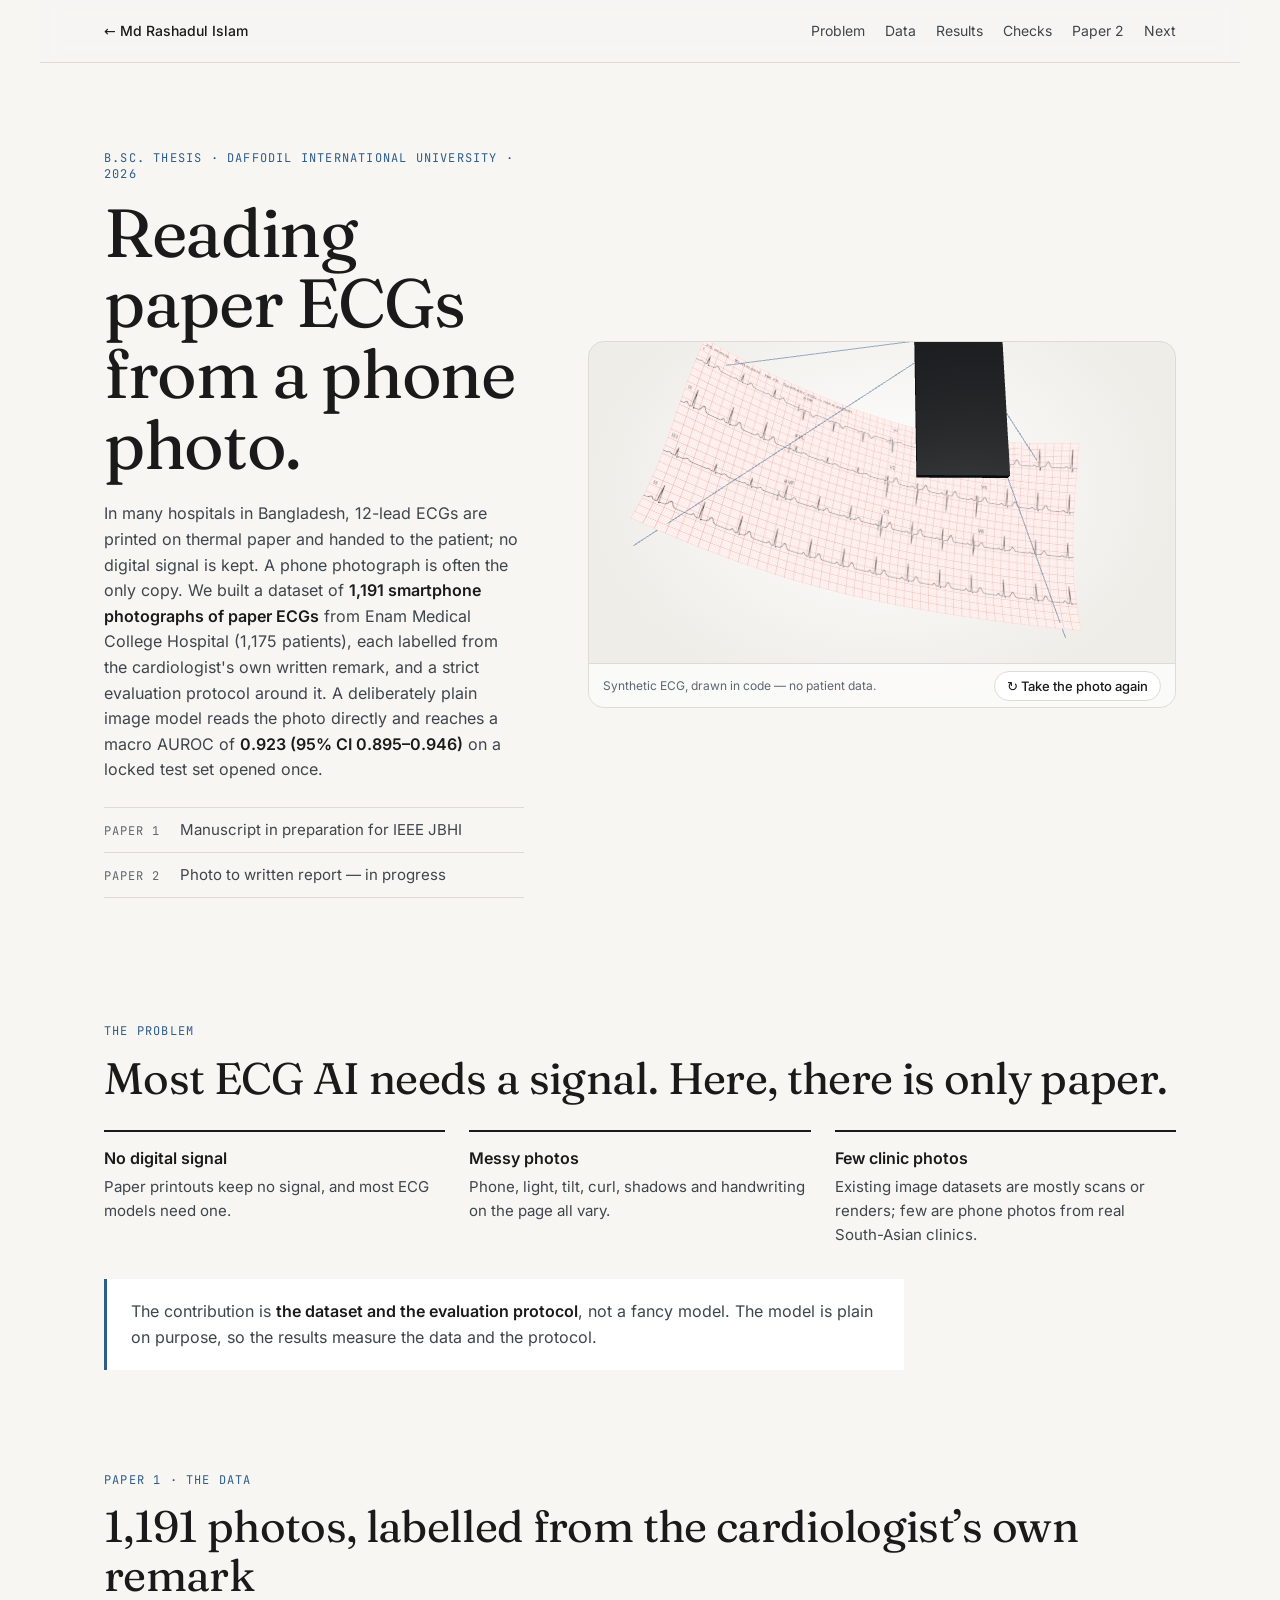
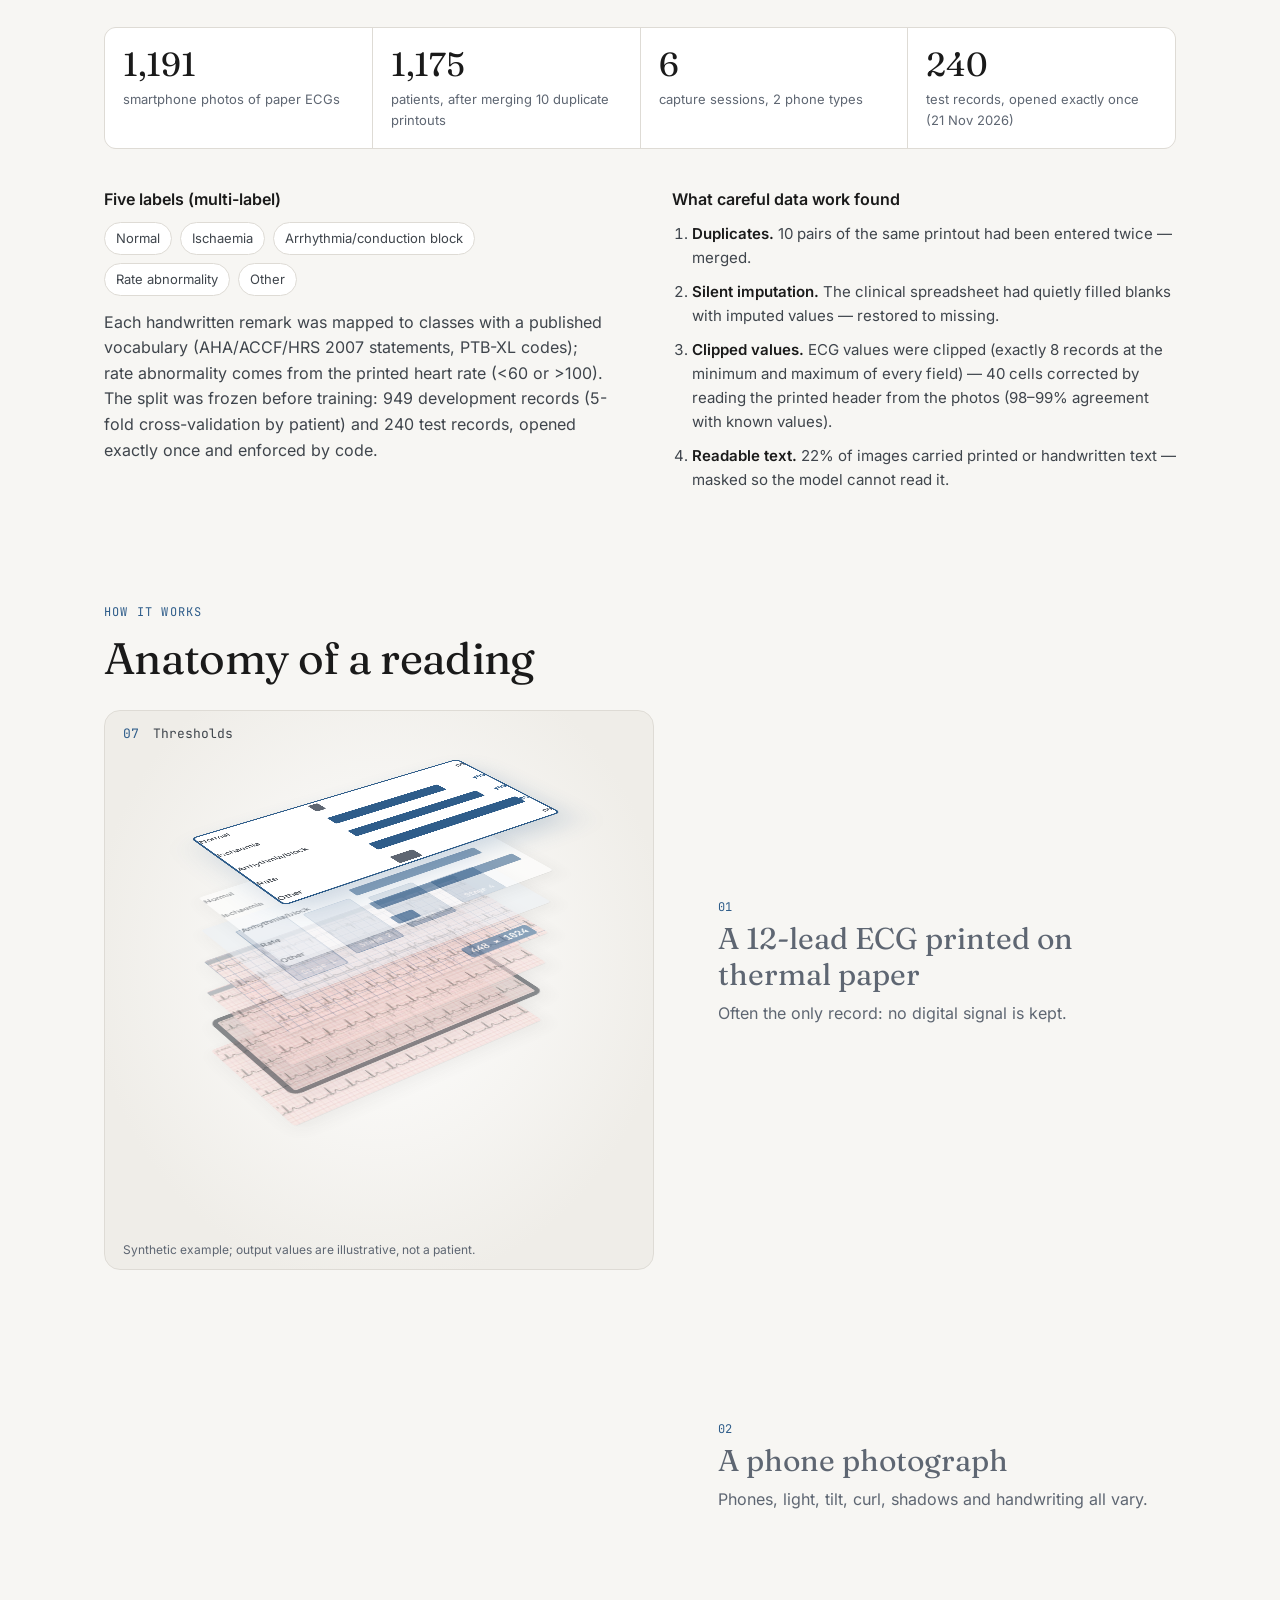
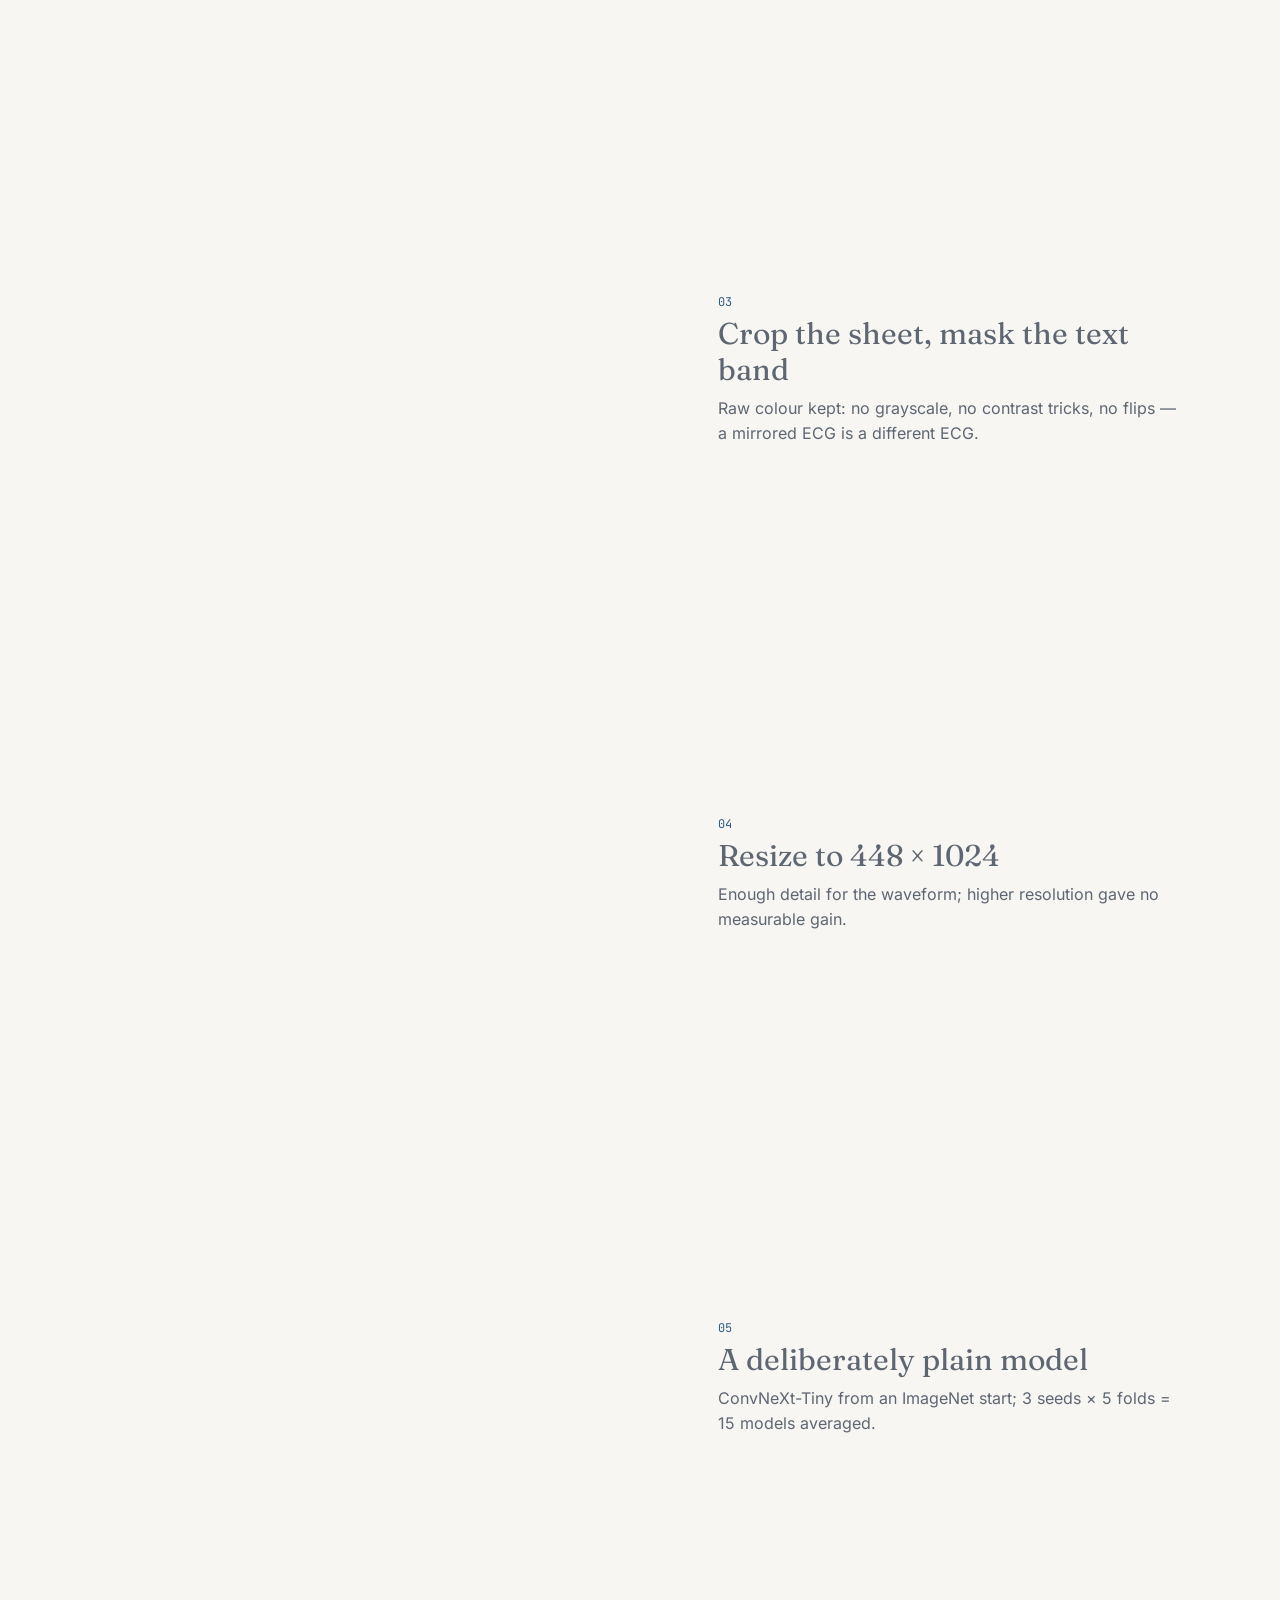
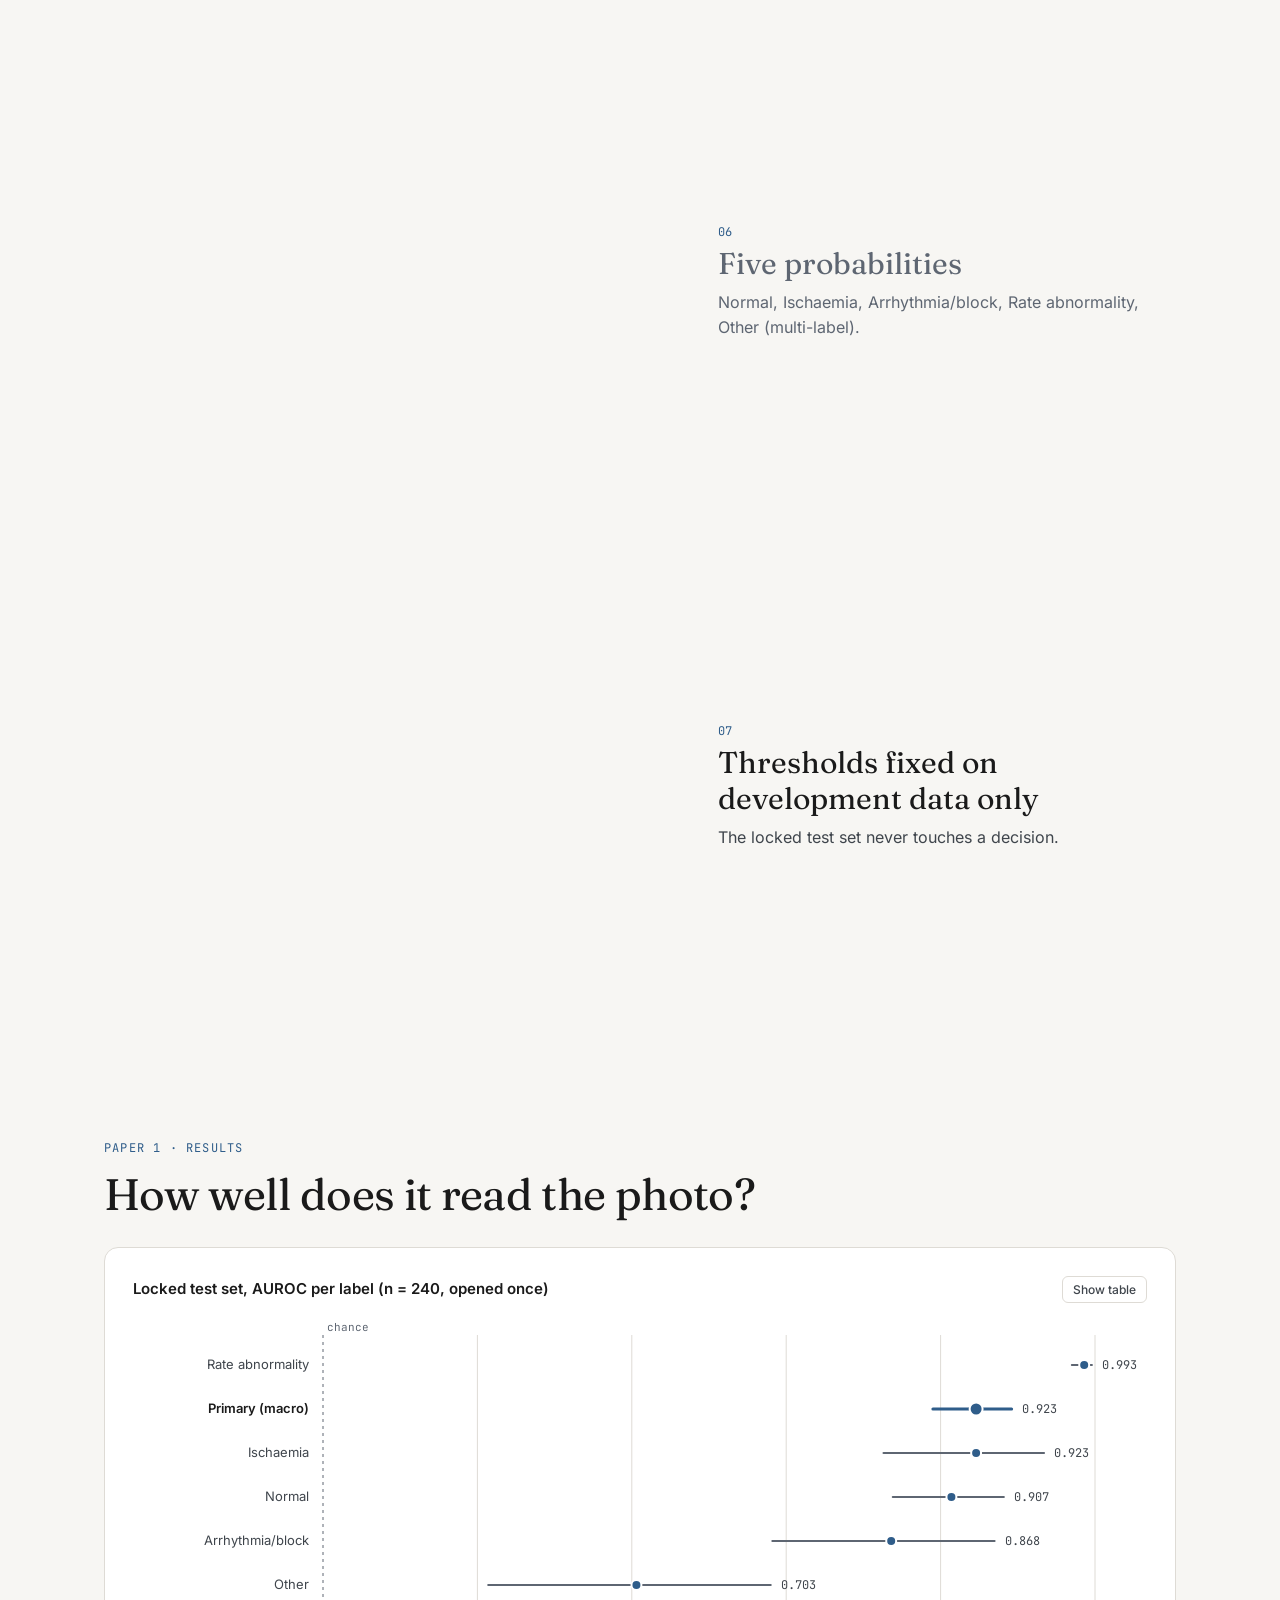
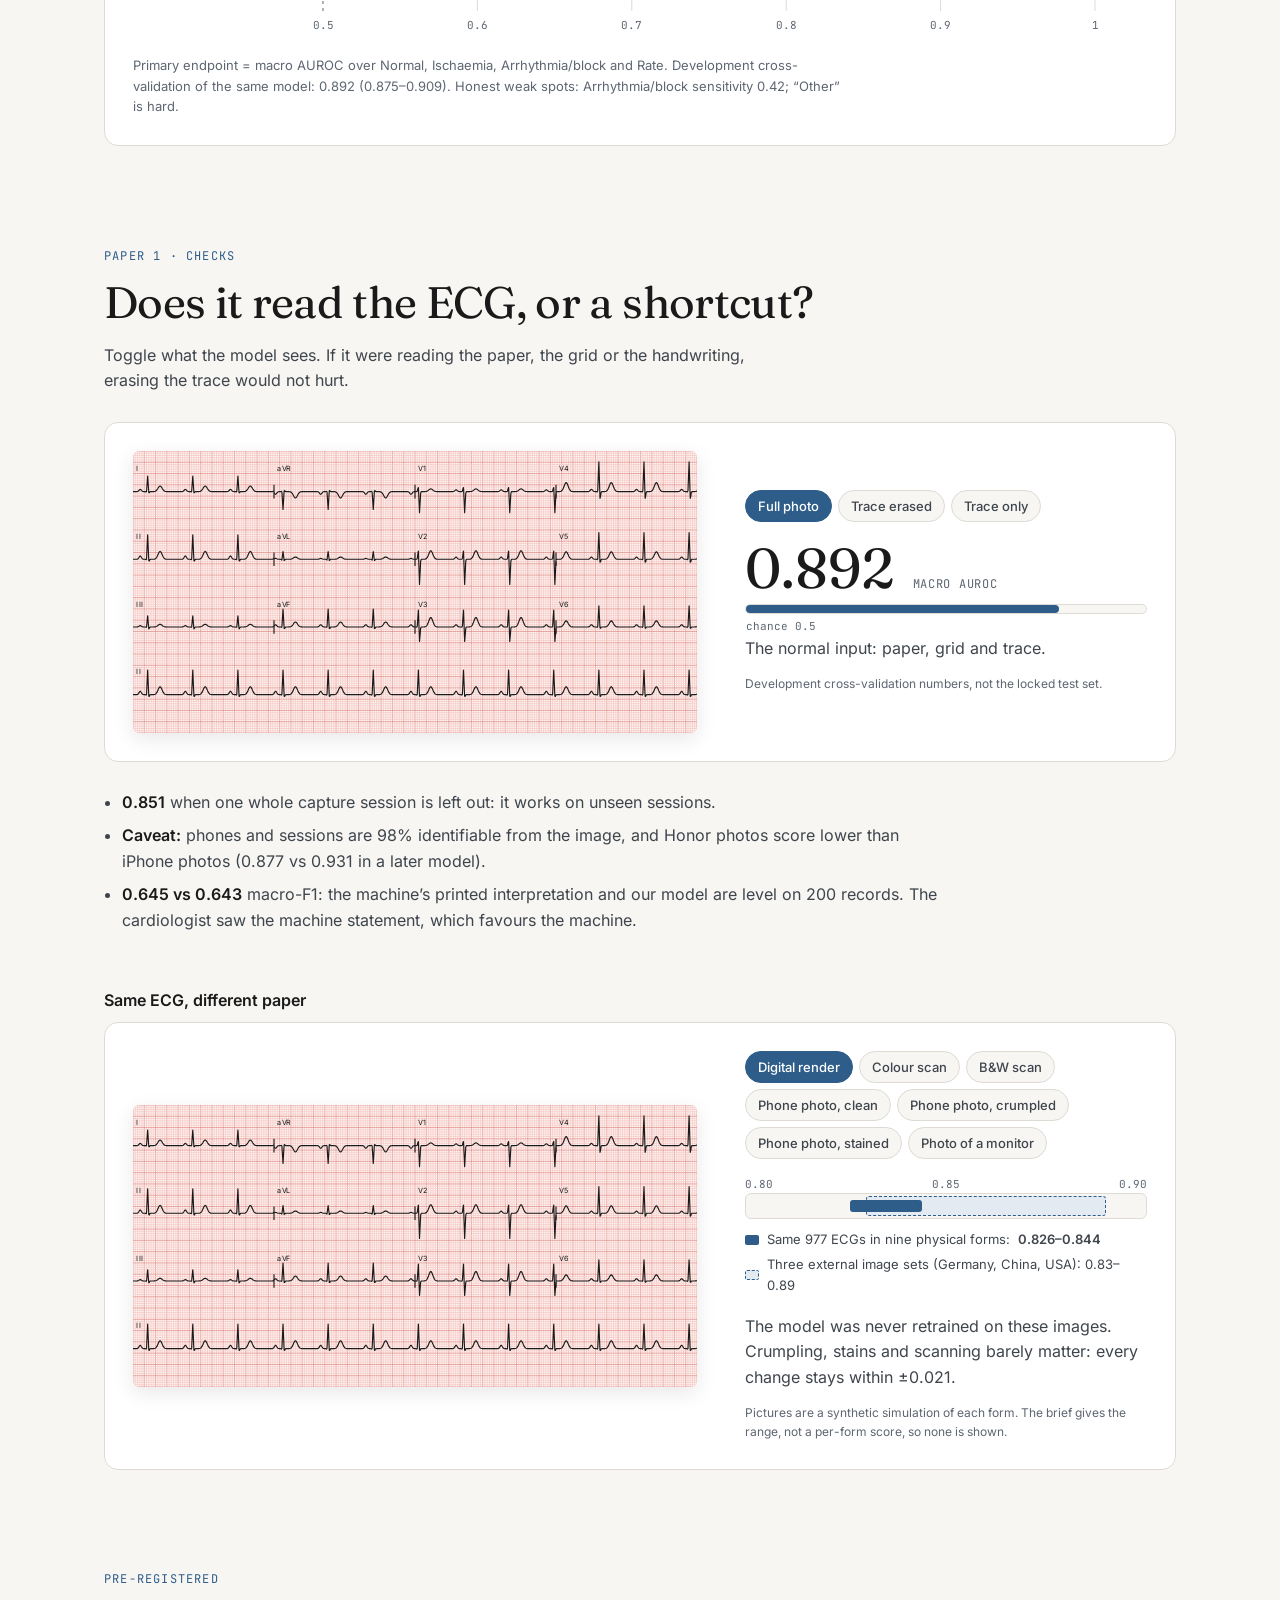
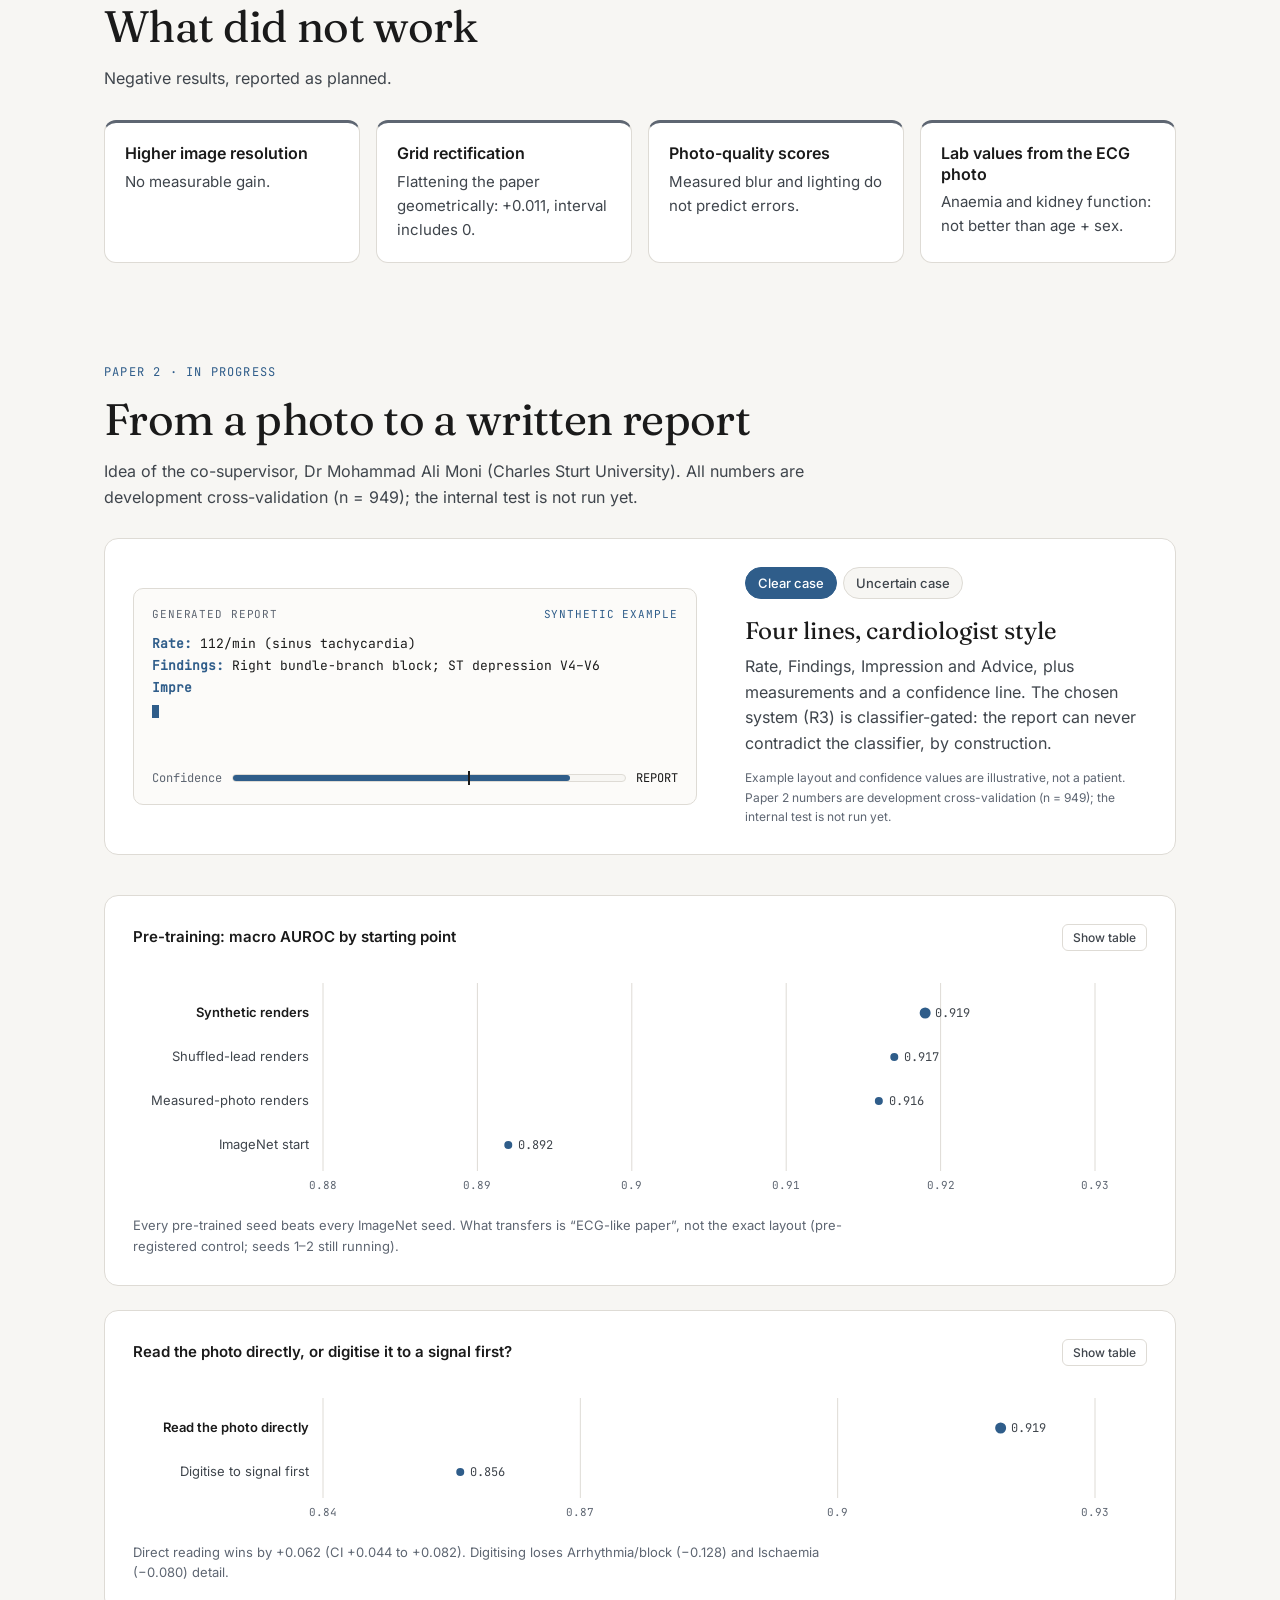
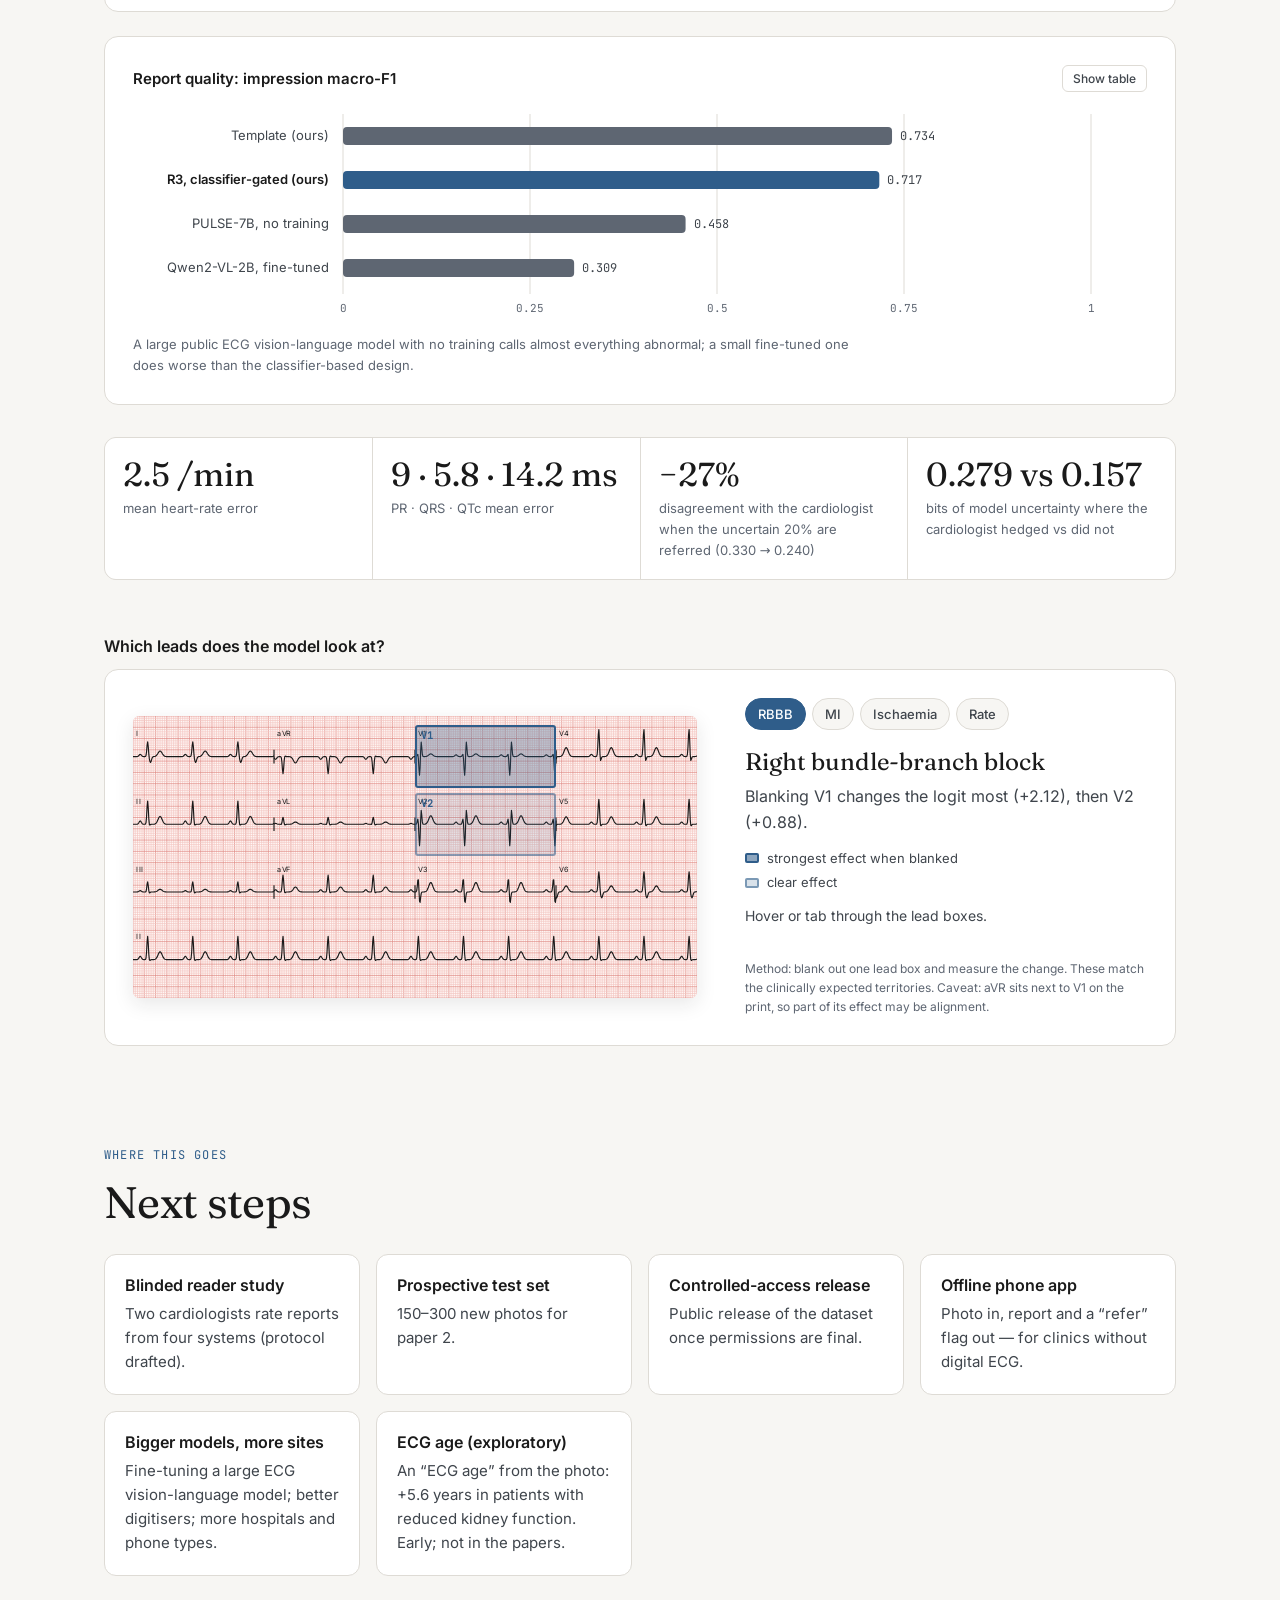
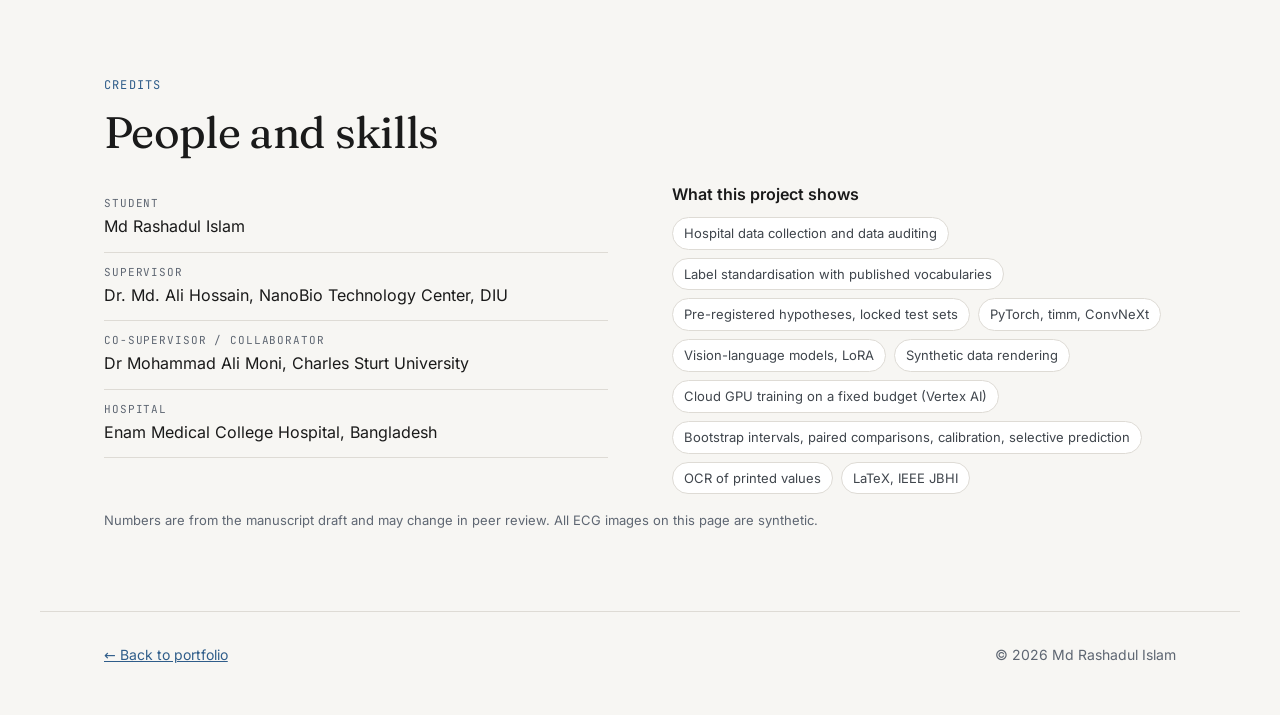
==== commit 083cc0fd: "Art direction v2: indigo/amber palette, Newsreader + IBM Plex Sans, pointer glow Co-Authored-By: Cla" ====
--- a/thesis/index.html
+++ b/thesis/index.html
@@ -9,10 +9,9 @@
     <link rel="icon" type="image/svg+xml" href="/favicon.svg" />
     <meta property="og:title" content="Reading paper ECGs from a phone photo" />
     <meta property="og:type" content="article" />
-    <script type="module" crossorigin src="/assets/thesis-CNezkDxE.js"></script>
-    <link rel="modulepreload" crossorigin href="/assets/latin-600-lxE_ZjDa.js">
-    <link rel="stylesheet" crossorigin href="/assets/latin-600-W_FU9BuS.css">
-    <link rel="stylesheet" crossorigin href="/assets/thesis-Cfe2eZvV.css">
+    <script type="module" crossorigin src="/assets/thesis-ChHjd7hJ.js"></script>
+    <link rel="modulepreload" crossorigin href="/assets/preload-helper-oT_X3QM0.js">
+    <link rel="stylesheet" crossorigin href="/assets/thesis-Bi_HKfid.css">
   </head>
   <body>
     <div id="root"><a class="skip" href="#t-main">Skip to content</a><nav class="t-nav" aria-label="Site"><a href="../">← Md Rashadul Islam</a><ul class="t-toc"><li><a href="#problem">Problem</a></li><li><a href="#data">Data</a></li><li><a href="#results">Results</a></li><li><a href="#checks">Checks</a></li><li><a href="#report">Paper 2</a></li><li><a href="#next">Next</a></li></ul></nav><main id="t-main"><header class="t-hero"><div class="t-hero__text"><p class="t-kicker">B.Sc. thesis · Daffodil International University · 2026</p><h1 class="t-title">Reading paper ECGs from a phone photo.</h1><p class="t-lede">In many hospitals in Bangladesh, 12-lead ECGs are printed on thermal paper and handed to the patient; no digital signal is kept. A phone photograph is often the only copy. We built a dataset of<!-- --> <strong>1,191 smartphone photographs of paper ECGs</strong> from Enam Medical College Hospital (1,175 patients), each labelled from the cardiologist&#x27;s own written remark, and a strict evaluation protocol around it. A deliberately plain image model reads the photo directly and reaches a macro AUROC of<!-- --> <strong>0.923 (95% CI 0.895–0.946)</strong> on a locked test set opened once.</p><ul class="t-status"><li><span>Paper 1</span> Manuscript in preparation for IEEE JBHI</li><li><span>Paper 2</span> Photo to written report — in progress</li></ul></div><div class="t-stage"><canvas class="paper-static" role="img" aria-label="A synthetic 12-lead paper ECG on pink grid paper, three rows of four leads plus a lead II rhythm strip"></canvas><div class="t-flash" aria-hidden="true"></div><div class="t-stage__bar"><span>Synthetic ECG, drawn in code — no patient data.</span></div></div></header><section class="t-sec" id="problem" aria-labelledby="problem-title"><p class="t-kicker">The problem</p><h2 id="problem-title" class="t-h2">Most ECG AI needs a signal. Here, there is only paper.</h2><div class="t-cols3"><div><h3>No digital signal</h3><p>Paper printouts keep no signal, and most ECG models need one.</p></div><div><h3>Messy photos</h3><p>Phone, light, tilt, curl, shadows and handwriting on the page all vary.</p></div><div><h3>Few clinic photos</h3><p>Existing image datasets are mostly scans or renders; few are phone photos from real South-Asian clinics.</p></div></div><p class="t-claim">The contribution is <strong>the dataset and the evaluation protocol</strong>, not a fancy model. The model is plain on purpose, so the results measure the data and the protocol.</p></section><section class="t-sec" id="data" aria-labelledby="data-title"><p class="t-kicker">Paper 1 · The data</p><h2 id="data-title" class="t-h2">1,191 photos, labelled from the cardiologist’s own remark</h2><dl class="t-facts"><div><dt>1,191</dt><dd>smartphone photos of paper ECGs</dd></div><div><dt>1,175</dt><dd>patients, after merging 10 duplicate printouts</dd></div><div><dt>6</dt><dd>capture sessions, 2 phone types</dd></div><div><dt>240</dt><dd>test records, opened exactly once (21 Nov 2026)</dd></div></dl><div class="t-cols2"><div><h3 class="t-h3">Five labels (multi-label)</h3><ul class="t-chips"><li>Normal</li><li>Ischaemia</li><li>Arrhythmia/conduction block</li><li>Rate abnormality</li><li>Other</li></ul><p class="t-p">Each handwritten remark was mapped to classes with a published vocabulary (AHA/ACCF/HRS 2007 statements, PTB-XL codes); rate abnormality comes from the printed heart rate (&lt;60 or &gt;100). The split was frozen before training: 949 development records (5-fold cross-validation by patient) and 240 test records, opened exactly once and enforced by code.</p></div><div><h3 class="t-h3">What careful data work found</h3><ol class="t-audit"><li><strong>Duplicates<!-- -->.</strong> <!-- -->10 pairs of the same printout had been entered twice — merged.</li><li><strong>Silent imputation<!-- -->.</strong> <!-- -->The clinical spreadsheet had quietly filled blanks with imputed values — restored to missing.</li><li><strong>Clipped values<!-- -->.</strong> <!-- -->ECG values were clipped (exactly 8 records at the minimum and maximum of every field) — 40 cells corrected by reading the printed header from the photos (98–99% agreement with known values).</li><li><strong>Readable text<!-- -->.</strong> <!-- -->22% of images carried printed or handwritten text — masked so the model cannot read it.</li></ol></div></div></section><section class="t-sec pipe" aria-labelledby="pipe-title"><p class="t-kicker">How it works</p><h2 id="pipe-title" class="t-h2">Anatomy of a reading</h2><div class="pipe__grid"><div class="pipe__stage"><div class="pipe__label" aria-live="polite"><span>01</span> <!-- -->Paper</div><div class="stack"><div class="plate plate--on plate--paper" style="--i:0" aria-hidden="true"><div class="plate__img"></div></div><div class="plate plate--off plate--photo" style="--i:1" aria-hidden="true"><div class="plate__img"></div><div class="photo-tint"></div></div><div class="plate plate--off " style="--i:2" aria-hidden="true"><div class="plate__img"></div></div><div class="plate plate--off plate--px" style="--i:3" aria-hidden="true"><div class="plate__img"></div><div class="px-grid"></div><span class="plate__dim">448 × 1024</span></div><div class="plate plate--off plate--net" style="--i:4" aria-hidden="true"><div class="net-block" style="--k:0"><span>Stage 1</span></div><div class="net-block" style="--k:1"><span>Stage 2</span></div><div class="net-block" style="--k:2"><span>Stage 3</span></div><div class="net-block" style="--k:3"><span>Stage 4</span></div></div><div class="plate plate--off plate--out" style="--i:5" aria-hidden="true"><div class="out-row"><span>Normal</span><i style="width:6%"></i></div><div class="out-row"><span>Ischaemia</span><i style="width:71%"></i></div><div class="out-row"><span>Arrhythmia/block</span><i style="width:83%"></i></div><div class="out-row"><span>Rate</span><i style="width:95%"></i></div><div class="out-row"><span>Other</span><i style="width:14.000000000000002%"></i></div></div><div class="plate plate--off plate--out plate--th" style="--i:6" aria-hidden="true"><div class="out-row"><span>Normal</span><i style="width:6%"></i><b style="left:50%"></b><em>no</em></div><div class="out-row is-pos"><span>Ischaemia</span><i style="width:71%"></i><b style="left:50%"></b><em>yes</em></div><div class="out-row is-pos"><span>Arrhythmia/block</span><i style="width:83%"></i><b style="left:50%"></b><em>yes</em></div><div class="out-row is-pos"><span>Rate</span><i style="width:95%"></i><b style="left:50%"></b><em>yes</em></div><div class="out-row"><span>Other</span><i style="width:14.000000000000002%"></i><b style="left:50%"></b><em>no</em></div></div></div><p class="pipe__caption">Synthetic example; output values are illustrative, not a patient.</p></div><ol class="pipe__steps"><li data-i="0" class="is-on"><span class="pipe__n">01</span><h3>A 12-lead ECG printed on thermal paper</h3><p>Often the only record: no digital signal is kept.</p></li><li data-i="1" class=""><span class="pipe__n">02</span><h3>A phone photograph</h3><p>Phones, light, tilt, curl, shadows and handwriting all vary.</p></li><li data-i="2" class=""><span class="pipe__n">03</span><h3>Crop the sheet, mask the text band</h3><p>Raw colour kept: no grayscale, no contrast tricks, no flips — a mirrored ECG is a different ECG.</p></li><li data-i="3" class=""><span class="pipe__n">04</span><h3>Resize to 448 × 1024</h3><p>Enough detail for the waveform; higher resolution gave no measurable gain.</p></li><li data-i="4" class=""><span class="pipe__n">05</span><h3>A deliberately plain model</h3><p>ConvNeXt-Tiny from an ImageNet start; 3 seeds × 5 folds = 15 models averaged.</p></li><li data-i="5" class=""><span class="pipe__n">06</span><h3>Five probabilities</h3><p>Normal, Ischaemia, Arrhythmia/block, Rate abnormality, Other (multi-label).</p></li><li data-i="6" class=""><span class="pipe__n">07</span><h3>Thresholds fixed on development data only</h3><p>The locked test set never touches a decision.</p></li></ol></div></section><section class="t-sec" id="results" aria-labelledby="results-title"><p class="t-kicker">Paper 1 · Results</p><h2 id="results-title" class="t-h2">How well does it read the photo?</h2><figure class="chart"><figcaption class="chart__head"><span class="chart__title">Locked test set, AUROC per label (n = 240, opened once)</span><button type="button" class="chart__toggle" aria-pressed="false">Show table</button></figcaption><div class="chart__plot"><svg viewBox="0 0 640 326" width="640" height="326" role="img" aria-label="Locked test set, AUROC per label (n = 240, opened once)"><g><line x1="190" x2="190" y1="20" y2="296" class="axis-chance"></line><text x="190" y="314" class="axis-label" text-anchor="middle">0.5</text></g><g><line x1="269.59999999999997" x2="269.59999999999997" y1="20" y2="296" class="axis-grid"></line><text x="269.59999999999997" y="314" class="axis-label" text-anchor="middle">0.6</text></g><g><line x1="349.19999999999993" x2="349.19999999999993" y1="20" y2="296" class="axis-grid"></line><text x="349.19999999999993" y="314" class="axis-label" text-anchor="middle">0.7</text></g><g><line x1="428.80000000000007" x2="428.80000000000007" y1="20" y2="296" class="axis-grid"></line><text x="428.80000000000007" y="314" class="axis-label" text-anchor="middle">0.8</text></g><g><line x1="508.40000000000003" x2="508.40000000000003" y1="20" y2="296" class="axis-grid"></line><text x="508.40000000000003" y="314" class="axis-label" text-anchor="middle">0.9</text></g><g><line x1="588" x2="588" y1="20" y2="296" class="axis-grid"></line><text x="588" y="314" class="axis-label" text-anchor="middle">1</text></g><text x="194" y="16" class="axis-note">chance</text><g class="row" tabindex="0" aria-label="Rate abnormality: AUROC 0.993, 95% CI 0.985 to 0.998"><rect x="0" y="28" width="640" height="44" class="row__hit"></rect><text x="176" y="54" text-anchor="end" class="row__label">Rate abnormality</text><line x1="576.06" x2="586.408" y1="50" y2="50" class="row__ci"></line><circle cx="582.428" cy="50" r="5" class="row__dot"></circle><text x="596.408" y="54" class="row__value">0.993</text></g><g class="row row--primary" tabindex="0" aria-label="Primary (macro): AUROC 0.923, 95% CI 0.895 to 0.946"><rect x="0" y="72" width="640" height="44" class="row__hit"></rect><text x="176" y="98" text-anchor="end" class="row__label">Primary (macro)</text><line x1="504.42" x2="545.016" y1="94" y2="94" class="row__ci"></line><circle cx="526.7080000000001" cy="94" r="6.5" class="row__dot"></circle><text x="555.016" y="98" class="row__value">0.923</text></g><g class="row" tabindex="0" aria-label="Ischaemia: AUROC 0.923, 95% CI 0.863 to 0.967"><rect x="0" y="116" width="640" height="44" class="row__hit"></rect><text x="176" y="142" text-anchor="end" class="row__label">Ischaemia</text><line x1="478.948" x2="561.732" y1="138" y2="138" class="row__ci"></line><circle cx="526.7080000000001" cy="138" r="5" class="row__dot"></circle><text x="571.732" y="142" class="row__value">0.923</text></g><g class="row" tabindex="0" aria-label="Normal: AUROC 0.907, 95% CI 0.869 to 0.941"><rect x="0" y="160" width="640" height="44" class="row__hit"></rect><text x="176" y="186" text-anchor="end" class="row__label">Normal</text><line x1="483.724" x2="541.036" y1="182" y2="182" class="row__ci"></line><circle cx="513.972" cy="182" r="5" class="row__dot"></circle><text x="551.036" y="186" class="row__value">0.907</text></g><g class="row" tabindex="0" aria-label="Arrhythmia/block: AUROC 0.868, 95% CI 0.791 to 0.935"><rect x="0" y="204" width="640" height="44" class="row__hit"></rect><text x="176" y="230" text-anchor="end" class="row__label">Arrhythmia/block</text><line x1="421.636" x2="536.26" y1="226" y2="226" class="row__ci"></line><circle cx="482.928" cy="226" r="5" class="row__dot"></circle><text x="546.26" y="230" class="row__value">0.868</text></g><g class="row" tabindex="0" aria-label="Other: AUROC 0.703, 95% CI 0.607 to 0.790"><rect x="0" y="248" width="640" height="44" class="row__hit"></rect><text x="176" y="274" text-anchor="end" class="row__label">Other</text><line x1="275.17199999999997" x2="420.84000000000003" y1="270" y2="270" class="row__ci"></line><circle cx="351.58799999999997" cy="270" r="5" class="row__dot"></circle><text x="430.84000000000003" y="274" class="row__value">0.703</text></g></svg></div><p class="chart__foot">Primary endpoint = macro AUROC over Normal, Ischaemia, Arrhythmia/block and Rate. Development cross-validation of the same model: 0.892 (0.875–0.909). Honest weak spots: Arrhythmia/block sensitivity 0.42; “Other” is hard.</p></figure></section><section class="t-sec" id="checks" aria-labelledby="checks-title"><p class="t-kicker">Paper 1 · Checks</p><h2 id="checks-title" class="t-h2">Does it read the ECG, or a shortcut?</h2><p class="t-lead">Toggle what the model sees. If it were reading the paper, the grid or the handwriting, erasing the trace would not hurt.</p><div class="demo"><div class="demo__visual"><canvas class="demo__canvas" role="img" aria-label="Synthetic ECG, full photo"></canvas></div><div class="demo__panel"><div class="seg" role="radiogroup" aria-label="Input shown to the model"><button type="button" role="radio" aria-checked="true" class="is-on">Full photo</button><button type="button" role="radio" aria-checked="false" class="">Trace erased</button><button type="button" role="radio" aria-checked="false" class="">Trace only</button></div><p class="demo__big" aria-live="polite">0.892<!-- --> <span>macro AUROC</span></p><div class="meter" aria-hidden="true"><i style="width:78.4%"></i><b class="meter__chance">chance 0.5</b></div><p class="demo__text">The normal input: paper, grid and trace.</p><p class="demo__fine">Development cross-validation numbers, not the locked test set.</p></div></div><ul class="t-list"><li><strong>0.851</strong> when one whole capture session is left out: it works on unseen sessions.</li><li><strong>Caveat:</strong> phones and sessions are 98% identifiable from the image, and Honor photos score lower than iPhone photos (0.877 vs 0.931 in a later model).</li><li><strong>0.645 vs 0.643</strong> macro-F1: the machine’s printed interpretation and our model are level on 200 records. The cardiologist saw the machine statement, which favours the machine.</li></ul><h3 class="t-h3 t-h3--gap">Same ECG, different paper</h3><div class="demo"><div class="demo__visual"><canvas class="demo__canvas" role="img" aria-label="Synthetic ECG shown as: Digital render"></canvas></div><div class="demo__panel"><div class="seg" role="radiogroup" aria-label="Physical form of the same ECG"><button type="button" role="radio" aria-checked="true" class="is-on">Digital render</button><button type="button" role="radio" aria-checked="false" class="">Colour scan</button><button type="button" role="radio" aria-checked="false" class="">B&amp;W scan</button><button type="button" role="radio" aria-checked="false" class="">Phone photo, clean</button><button type="button" role="radio" aria-checked="false" class="">Phone photo, crumpled</button><button type="button" role="radio" aria-checked="false" class="">Phone photo, stained</button><button type="button" role="radio" aria-checked="false" class="">Photo of a monitor</button></div><div class="range" aria-label="AUROC range across physical forms"><div class="range__axis"><span style="left:0%">0.80</span><span style="left:50%">0.85</span><span style="left:100%">0.90</span></div><div class="range__track"><i class="range__band range__band--ext" style="left:29.999999999999915%;width:60.00000000000006%"></i><i class="range__band" style="left:25.99999999999991%;width:18.000000000000018%"></i></div><ul class="range__key"><li><i class="key key--forms"></i> Same 977 ECGs in nine physical forms: <strong>0.826–0.844</strong></li><li><i class="key key--ext"></i> Three external image sets (Germany, China, USA): 0.83–0.89</li></ul></div><p class="demo__text">The model was never retrained on these images. Crumpling, stains and scanning barely matter: every change stays within ±0.021.</p><p class="demo__fine">Pictures are a synthetic simulation of each form. The brief gives the range, not a per-form score, so none is shown.</p></div></div></section><section class="t-sec" id="negatives" aria-labelledby="negatives-title"><p class="t-kicker">Pre-registered</p><h2 id="negatives-title" class="t-h2">What did not work</h2><p class="t-lead">Negative results, reported as planned.</p><ul class="t-neg"><li><h3>Higher image resolution</h3><p>No measurable gain.</p></li><li><h3>Grid rectification</h3><p>Flattening the paper geometrically: +0.011, interval includes 0.</p></li><li><h3>Photo-quality scores</h3><p>Measured blur and lighting do not predict errors.</p></li><li><h3>Lab values from the ECG photo</h3><p>Anaemia and kidney function: not better than age + sex.</p></li></ul></section><section class="t-sec" id="report" aria-labelledby="report-title"><p class="t-kicker">Paper 2 · In progress</p><h2 id="report-title" class="t-h2">From a photo to a written report</h2><p class="t-lead">Idea of the co-supervisor, Dr Mohammad Ali Moni (Charles Sturt University). All numbers are development cross-validation (n = 949); the internal test is not run yet.</p><div class="demo demo--report"><div class="report" aria-live="polite"><div class="report__head"><span>Generated report</span><span class="report__tag">synthetic example</span></div><pre class="report__body"><span class="report__line"><b></b>
--- a/assets/thesis-Bi_HKfid.css
+++ b/assets/thesis-Bi_HKfid.css
@@ -0,0 +1 @@
+@font-face{font-family:Fraunces;font-style:normal;font-display:swap;font-weight:400;src:url(/assets/fraunces-latin-400-normal-C8sGowW6.woff2) format("woff2"),url(/assets/fraunces-latin-400-normal-w9tzhLoU.woff) format("woff")}@font-face{font-family:Fraunces;font-style:italic;font-display:swap;font-weight:400;src:url(/assets/fraunces-latin-400-italic-BSZiK18l.woff2) format("woff2"),url(/assets/fraunces-latin-400-italic-Bf14nxbj.woff) format("woff")}@font-face{font-family:Inter;font-style:normal;font-display:swap;font-weight:400;src:url(/assets/inter-latin-400-normal-BOOGhInR.woff2) format("woff2"),url(/assets/inter-latin-400-normal-gitzw0hO.woff) format("woff")}@font-face{font-family:Inter;font-style:normal;font-display:swap;font-weight:500;src:url(/assets/inter-latin-500-normal-D2bGa7uu.woff2) format("woff2"),url(/assets/inter-latin-500-normal-deR1Tlfd.woff) format("woff")}@font-face{font-family:Inter;font-style:normal;font-display:swap;font-weight:600;src:url(/assets/inter-latin-600-normal-D273HNI0.woff2) format("woff2"),url(/assets/inter-latin-600-normal-B5cFAncS.woff) format("woff")}@font-face{font-family:JetBrains Mono;font-style:normal;font-display:swap;font-weight:400;src:url(/assets/jetbrains-mono-latin-400-normal-BrRFx4uz.woff2) format("woff2"),url(/assets/jetbrains-mono-latin-400-normal-BKFenxV8.woff) format("woff")}@font-face{font-family:Fraunces Fallback;src:local("Georgia");size-adjust:105.2%;ascent-override:93%;descent-override:24.7%;line-gap-override:0%}@font-face{font-family:Inter Fallback;src:local("Arial");size-adjust:105.8%;ascent-override:91.7%;descent-override:22.7%;line-gap-override:0%}@font-face{font-family:Mono Fallback;src:local("Courier New");size-adjust:100%;ascent-override:102%;descent-override:30%;line-gap-override:0%}:root{--paper: #F7F6F3;--card: #FFFFFF;--ink: #1A1A1A;--ink-2: #3F454C;--ink-3: #5E6672;--rule: #DEDBD5;--accent: #2F5D8A;--accent-soft: #E3EAF2;--grid-minor: #F4C7C3;--grid-major: #E08A84;--serif: "Fraunces", "Fraunces Fallback", Georgia, serif;--sans: "Inter", "Inter Fallback", system-ui, -apple-system, "Segoe UI", sans-serif;--mono: "JetBrains Mono", "Mono Fallback", ui-monospace, monospace;--gutter: clamp(16px, 5vw, 64px)}*,*:before,*:after{box-sizing:border-box}html{-webkit-text-size-adjust:100%}body{margin:0;background:var(--paper);color:var(--ink);font:400 16px/1.6 var(--sans);-webkit-font-smoothing:antialiased;overflow-x:hidden}a{color:var(--accent)}:focus-visible{outline:2px solid var(--accent);outline-offset:3px;border-radius:4px}.skip{position:absolute;left:-999px;top:8px;z-index:100;background:var(--accent);color:#fff;padding:8px 14px;border-radius:6px}.skip:focus{left:8px}.t-nav{display:flex;justify-content:space-between;align-items:center;max-width:1200px;margin:0 auto;padding:20px var(--gutter);font-size:14px;color:var(--ink-3);border-bottom:1px solid var(--rule)}.t-nav a{color:var(--ink);text-decoration:none;font-weight:500}.t-nav a:hover{color:var(--accent)}.t-nav span{font:500 12px var(--mono);letter-spacing:.1em;text-transform:uppercase}.t-kicker{margin:0 0 14px;font:500 12px/1.3 var(--mono);letter-spacing:.1em;text-transform:uppercase;color:var(--accent)}.t-hero{max-width:1200px;margin:0 auto;padding:clamp(40px,7vw,88px) var(--gutter) 24px;display:grid;grid-template-columns:minmax(0,5fr) minmax(0,7fr);gap:clamp(28px,5vw,64px);align-items:center}.t-title{margin:0 0 22px;font:400 clamp(38px,5.4vw,68px)/1.04 var(--serif);letter-spacing:-.02em}.t-lede{margin:0 0 24px;color:var(--ink-2);max-width:58ch}.t-lede strong{color:var(--ink);font-weight:600}.t-status{list-style:none;margin:0;padding:0;border-top:1px solid var(--rule)}.t-status li{padding:10px 0;border-bottom:1px solid var(--rule);font-size:15px;color:var(--ink-2)}.t-status span{display:inline-block;min-width:72px;font:500 12px var(--mono);color:var(--ink-3);text-transform:uppercase;letter-spacing:.08em}.t-stage{position:relative;aspect-ratio:16 / 10;border-radius:16px;background:radial-gradient(ellipse at 50% 40%,#fff,#efede8 70%);border:1px solid var(--rule);overflow:hidden}.paper3d{position:absolute;inset:0 0 44px}.paper-static{position:absolute;left:6%;top:10%;width:88%;height:auto;aspect-ratio:2 / 1;box-shadow:0 10px 30px #1a1a1a1f;transition:opacity .4s}.paper-static.is-hidden{opacity:0}.t-flash{position:absolute;inset:0;background:#fff;opacity:0;pointer-events:none;transition:opacity .25s ease-out}.t-flash.on{opacity:.9;transition:none}.t-stage__bar{position:absolute;left:0;right:0;bottom:0;height:44px;display:flex;align-items:center;justify-content:space-between;gap:12px;padding:0 14px;border-top:1px solid var(--rule);background:#ffffffb3;font-size:12px;color:var(--ink-3)}.t-btn{appearance:none;border:1px solid var(--rule);background:var(--card);color:var(--ink);font:500 13px var(--sans);padding:6px 12px;border-radius:999px;cursor:pointer;white-space:nowrap}.t-btn:hover{border-color:var(--accent);color:var(--accent)}.t-sec{max-width:1200px;margin:0 auto;padding:clamp(56px,8vw,104px) var(--gutter) 0}.t-h2{margin:0 0 28px;font:400 clamp(28px,3.6vw,44px)/1.1 var(--serif);letter-spacing:-.015em}.t-note{margin:16px 0 80px;font-size:13px;color:var(--ink-3)}.chart{margin:0;padding:clamp(16px,3vw,28px);background:var(--card);border:1px solid var(--rule);border-radius:14px}.chart__head{display:flex;justify-content:space-between;align-items:center;gap:12px;flex-wrap:wrap;margin-bottom:12px}.chart__title{font-weight:600;font-size:15px}.chart__toggle{appearance:none;border:1px solid var(--rule);background:transparent;color:var(--ink-2);font:500 12px var(--sans);padding:5px 10px;border-radius:6px;cursor:pointer}.chart__toggle:hover{color:var(--accent);border-color:var(--accent)}.chart__plot{position:relative}.chart svg{display:block;width:100%;overflow:visible}.axis-grid{stroke:var(--rule);stroke-width:1}.axis-chance{stroke:var(--ink-3);stroke-width:1;stroke-dasharray:3 4}.axis-label,.axis-note{font:400 11px var(--mono);fill:var(--ink-3)}.row__hit{fill:transparent}.row--on .row__hit{fill:var(--accent-soft)}.row{cursor:default;outline:none}.row:focus-visible .row__hit{fill:var(--accent-soft);stroke:var(--accent)}.row__label{font:400 13px var(--sans);fill:var(--ink-2)}.row--primary .row__label{font-weight:600;fill:var(--ink)}.row__ci{stroke:var(--ink-3);stroke-width:2;stroke-linecap:round}.row__dot{fill:var(--accent);stroke:var(--card);stroke-width:2}.row--primary .row__ci{stroke:var(--accent);stroke-width:3}.row__value{font:500 12px var(--mono);fill:var(--ink-2)}.tip{position:absolute;transform:translate(-50%,calc(-100% - 6px));background:var(--ink);color:#fff;padding:8px 10px;border-radius:8px;font-size:12px;line-height:1.45;display:flex;flex-direction:column;gap:2px;pointer-events:none;max-width:280px;width:max-content;box-shadow:0 6px 18px #0000002e}.tip strong{font-weight:600}.chart__tablewrap{overflow-x:auto}.chart__table{width:100%;border-collapse:collapse;font-size:14px}.chart__table th,.chart__table td{text-align:left;padding:8px 10px;border-bottom:1px solid var(--rule);white-space:nowrap}.chart__table th{font:500 11px var(--mono);text-transform:uppercase;letter-spacing:.06em;color:var(--ink-3)}.chart__foot{margin:14px 0 0;font-size:13px;color:var(--ink-3);max-width:90ch}@media (max-width: 860px){.t-hero{grid-template-columns:1fr}.t-stage{aspect-ratio:4 / 3}}@media (max-width: 480px){.t-stage__bar span{display:none}.t-stage__bar{justify-content:flex-end}.row__label{font-size:12px}}@media (prefers-reduced-motion: reduce){*,*:before,*:after{transition:none!important;animation:none!important}}.t-nav{position:sticky;top:0;z-index:20;background:#f7f6f3e6;-webkit-backdrop-filter:blur(10px);backdrop-filter:blur(10px)}.t-toc{display:flex;gap:20px;list-style:none;margin:0;padding:0}.t-toc a{color:var(--ink-2);font-weight:400;text-decoration:none}.t-toc a:hover{color:var(--accent)}.t-sec{scroll-margin-top:70px}.t-lead{margin:-12px 0 28px;max-width:70ch;color:var(--ink-2)}.t-h3{margin:0 0 12px;font:600 16px/1.3 var(--sans)}.t-h3--gap{margin-top:56px}.t-p{color:var(--ink-2);margin:14px 0 0}.t-claim{margin:32px 0 0;padding:20px 24px;border-left:3px solid var(--accent);background:var(--card);max-width:80ch;color:var(--ink-2)}.t-claim strong{color:var(--ink)}.t-cols2{display:grid;grid-template-columns:1fr 1fr;gap:clamp(28px,5vw,64px)}.t-cols3{display:grid;grid-template-columns:repeat(3,1fr);gap:24px}.t-cols3 h3,.t-neg h3,.t-next h3{margin:0 0 6px;font:600 16px/1.3 var(--sans)}.t-cols3 p,.t-neg p,.t-next p{margin:0;color:var(--ink-2);font-size:15px}.t-cols3>div{padding-top:16px;border-top:2px solid var(--ink)}.t-facts{display:grid;grid-template-columns:repeat(4,1fr);gap:1px;margin:0 0 40px;background:var(--rule);border:1px solid var(--rule);border-radius:12px;overflow:hidden}.t-facts>div{background:var(--card);padding:18px;margin:0}.t-facts dt{font:400 clamp(24px,2.6vw,34px)/1.1 var(--serif)}.t-facts dd{margin:6px 0 0;font-size:13px;color:var(--ink-3)}.t-facts--4{margin-top:32px}.t-chips{display:flex;flex-wrap:wrap;gap:8px;list-style:none;margin:0;padding:0}.t-chips li{padding:5px 11px;border:1px solid var(--rule);background:var(--card);border-radius:999px;font-size:13px;color:var(--ink-2)}.t-audit{margin:0;padding-left:20px;color:var(--ink-2);font-size:15px}.t-audit li{margin-bottom:10px}.t-audit strong{color:var(--ink)}.t-list{margin:28px 0 0;padding-left:18px;color:var(--ink-2);max-width:85ch}.t-list li{margin-bottom:8px}.t-list strong{color:var(--ink)}.t-neg,.t-next{list-style:none;margin:0;padding:0;display:grid;grid-template-columns:repeat(auto-fill,minmax(240px,1fr));gap:16px}.t-neg li,.t-next li{padding:20px;background:var(--card);border:1px solid var(--rule);border-radius:12px}.t-neg li{border-top:3px solid var(--ink-3)}.t-chartgrid{display:grid;gap:24px;margin-top:40px}.t-credits{margin:0}.t-credits>div{padding:12px 0;border-bottom:1px solid var(--rule)}.t-credits dt{font:500 11px var(--mono);letter-spacing:.08em;text-transform:uppercase;color:var(--ink-3)}.t-credits dd{margin:4px 0 0}.t-foot{max-width:1200px;margin:0 auto;padding:32px var(--gutter) 48px;display:flex;justify-content:space-between;gap:12px;flex-wrap:wrap;font-size:14px;color:var(--ink-3);border-top:1px solid var(--rule)}.bar{fill:var(--ink-3)}.bar--primary{fill:var(--accent)}.pipe__grid{display:grid;grid-template-columns:minmax(0,6fr) minmax(0,5fr);gap:clamp(24px,5vw,64px)}.pipe__stage{position:sticky;top:80px;height:min(560px,72vh);align-self:start;border:1px solid var(--rule);border-radius:16px;background:radial-gradient(ellipse at 50% 45%,#fff,#efede8 75%);overflow:hidden}.pipe__label{position:absolute;left:18px;top:14px;z-index:2;font:500 13px var(--mono);color:var(--ink-2)}.pipe__label span{color:var(--accent);margin-right:6px}.pipe__caption{position:absolute;left:18px;bottom:10px;margin:0;font-size:12px;color:var(--ink-3)}.stack{position:absolute;left:50%;top:58%;width:0;height:0;perspective:1400px}.plate{position:absolute;width:var(--pw, 300px);height:calc(var(--pw, 300px) / 2);left:calc(var(--pw, 300px) / -2);top:calc(var(--pw, 300px) / -4);transform:rotateX(56deg) rotate(-36deg) translateZ(calc(var(--i) * var(--gap, 34px)));transition:transform .6s cubic-bezier(.2,.7,.2,1),opacity .5s,box-shadow .5s;border-radius:4px;background:#fff;box-shadow:0 1px #00000014,0 8px 18px #1a1a1a1a;overflow:hidden}.plate--off{opacity:0;transform:rotateX(56deg) rotate(-36deg) translateZ(calc(var(--i) * var(--gap, 34px) + 120px))}.plate--below{opacity:.55}.plate--on{opacity:1;box-shadow:0 0 0 2px var(--accent),0 18px 36px #2f5d8a38;transform:rotateX(56deg) rotate(-36deg) translateZ(calc(var(--i) * var(--gap, 34px) + 26px))}.plate__img{position:absolute;inset:0;background:#fff8f6 center / cover no-repeat}.photo-tint{position:absolute;inset:0;background:radial-gradient(ellipse at 60% 40%,#ffe6be1f,#0000002e)}.plate--photo{border:6px solid #2A2F36;border-radius:10px}.px-grid{position:absolute;inset:0;background-image:linear-gradient(rgba(47,93,138,.35) 1px,transparent 1px),linear-gradient(90deg,rgba(47,93,138,.35) 1px,transparent 1px);background-size:12px 12px}.plate__dim{position:absolute;right:8px;bottom:6px;font:600 12px var(--mono);color:#fff;background:var(--accent);padding:2px 6px;border-radius:4px}.plate--net{background:#e9eef4}.net-block{position:absolute;left:calc(8% + var(--k) * 23%);top:calc(14% + var(--k) * 6%);width:18%;height:calc(72% - var(--k) * 12%);background:rgba(47,93,138,calc(.25 + var(--k) * .18));border:1px solid rgba(47,93,138,.6);border-radius:3px;display:flex;align-items:flex-end;justify-content:center}.net-block span{font:500 9px var(--mono);color:#fff;padding-bottom:3px}.plate--out{background:#fff;padding:8% 6%;display:flex;flex-direction:column;justify-content:space-between}.out-row{position:relative;display:grid;grid-template-columns:38% 1fr;align-items:center;gap:6px;height:14%}.out-row span{font:500 9px var(--sans);color:var(--ink-2);white-space:nowrap;overflow:hidden;text-overflow:ellipsis}.out-row i{display:block;height:70%;background:var(--accent);border-radius:2px;grid-column:2}.plate--th .out-row i{background:var(--ink-3)}.plate--th .out-row.is-pos i{background:var(--accent)}.out-row b{position:absolute;top:-10%;bottom:-10%;width:2px;background:var(--ink);margin-left:calc(38% + 6px);transform:translate(-1px);left:0!important;display:none}.out-row em{position:absolute;right:0;font:600 9px var(--mono);font-style:normal;color:var(--ink-3)}.out-row.is-pos em{color:var(--accent)}.pipe__steps{list-style:none;margin:0;padding:0}.pipe__steps li{min-height:56vh;padding:24px 0;display:flex;flex-direction:column;justify-content:center;color:var(--ink-3);transition:color .4s}.pipe__steps li p{color:inherit!important}.pipe__steps li.is-on{color:var(--ink)}.pipe__steps li.is-on p{color:var(--ink-2)!important}.pipe__steps h3{margin:6px 0 8px;font:400 clamp(22px,2.4vw,30px)/1.2 var(--serif)}.pipe__steps p{margin:0;color:var(--ink-2);max-width:46ch}.pipe__n{font:500 12px var(--mono);color:var(--accent)}.demo{display:grid;grid-template-columns:minmax(0,7fr) minmax(0,5fr);gap:clamp(20px,4vw,48px);align-items:center;padding:clamp(16px,3vw,28px);background:var(--card);border:1px solid var(--rule);border-radius:14px}.demo__visual{position:relative}.demo__canvas{display:block;width:100%;aspect-ratio:2 / 1;border-radius:6px;box-shadow:0 6px 20px #1a1a1a1a;background:#fff8f6}.seg{display:flex;flex-wrap:wrap;gap:6px;margin-bottom:18px}.seg button{appearance:none;border:1px solid var(--rule);background:var(--paper);color:var(--ink-2);font:500 13px var(--sans);padding:7px 12px;border-radius:999px;cursor:pointer}.seg button:hover{border-color:var(--accent);color:var(--accent)}.seg button.is-on{background:var(--accent);border-color:var(--accent);color:#fff}.demo__big{margin:0 0 8px;font:400 clamp(40px,5vw,56px)/1 var(--serif)}.demo__big span{font:500 12px var(--mono);color:var(--ink-3);letter-spacing:.06em;text-transform:uppercase;margin-left:6px}.meter{position:relative;height:10px;background:var(--paper);border:1px solid var(--rule);border-radius:999px;margin:6px 0 22px}.meter i{position:absolute;left:0;top:0;bottom:0;background:var(--accent);border-radius:999px;transition:width .5s}.meter__chance{position:absolute;left:0;top:14px;font:400 11px var(--mono);color:var(--ink-3)}.demo__h{margin:0 0 8px;font:400 24px/1.2 var(--serif)}.demo__text{margin:0 0 12px;color:var(--ink-2)}.demo__fine{margin:10px 0 0;font-size:12px;color:var(--ink-3)}.range{margin:6px 0 18px}.range__axis{position:relative;height:16px;font:400 11px var(--mono);color:var(--ink-3)}.range__axis span{position:absolute;transform:translate(-50%)}.range__axis span:first-child{transform:none}.range__axis span:last-child{transform:translate(-100%)}.range__track{position:relative;height:26px;background:var(--paper);border:1px solid var(--rule);border-radius:6px}.range__band{position:absolute;top:6px;bottom:6px;background:var(--accent);border-radius:3px}.range__band--ext{top:2px;bottom:2px;background:var(--accent-soft);border:1px dashed var(--accent)}.range__key{list-style:none;margin:10px 0 0;padding:0;font-size:13px;color:var(--ink-2)}.range__key li{display:flex;align-items:center;gap:8px;margin-bottom:4px}.key{display:inline-block;width:14px;height:10px;border-radius:2px;flex:none}.key--forms{background:var(--accent)}.key--ext{background:var(--accent-soft);border:1px dashed var(--accent)}.key--strong{background:#2f5d8a8c;border:2px solid var(--accent)}.key--medium{background:#2f5d8a2e;border:2px solid rgba(47,93,138,.55)}.leads{position:relative}.lead{position:absolute;appearance:none;border:1px solid transparent;background:transparent;padding:0;cursor:help;border-radius:3px;transition:background .3s,border-color .3s}.lead span{position:absolute;left:4px;top:2px;font:600 10px var(--mono);color:transparent}.lead:hover,.lead:focus-visible{border-color:var(--ink-3)}.lead--strong{background:#2f5d8a52;border:2px solid var(--accent)}.lead--medium{background:#2f5d8a1f;border:2px solid rgba(47,93,138,.5)}.lead--strong span,.lead--medium span{color:var(--accent)}.lead-key{list-style:none;margin:0 0 12px;padding:0;font-size:13px;color:var(--ink-2)}.lead-key li{display:flex;align-items:center;gap:8px;margin-bottom:4px}.demo__focus{min-height:3em;font-size:14px}.report{background:#fcfbf9;border:1px solid var(--rule);border-radius:10px;padding:18px;font-family:var(--mono)}.report__head{display:flex;justify-content:space-between;font:500 11px var(--mono);text-transform:uppercase;letter-spacing:.08em;color:var(--ink-3);margin-bottom:12px}.report__tag{color:var(--accent)}.report__body{margin:0;min-height:9.5em;white-space:pre-wrap;font:400 13px/1.7 var(--mono);color:var(--ink)}.report__line b{font-weight:600;color:var(--accent)}.caret{display:inline-block;width:7px;height:1em;background:var(--accent);vertical-align:text-bottom;animation:blink 1s steps(1) infinite}@keyframes blink{50%{opacity:0}}.report__refer{min-height:9.5em;padding:14px;border:1px dashed var(--ink-3);border-radius:8px;font-family:var(--sans)}.report__refer strong{display:block;margin-bottom:6px;color:var(--ink)}.report__refer p{margin:0;font-size:14px;color:var(--ink-2)}.report__conf{display:grid;grid-template-columns:auto 1fr auto;gap:10px;align-items:center;margin-top:14px;font:500 12px var(--mono);color:var(--ink-3)}.conf{position:relative;height:8px;background:var(--paper);border:1px solid var(--rule);border-radius:999px}.conf i{position:absolute;left:0;top:0;bottom:0;background:var(--accent);border-radius:999px;transition:width .5s}.conf i.is-low{background:var(--ink-3)}.conf b{position:absolute;top:-4px;bottom:-4px;width:2px;background:var(--ink)}.report__verdict{text-transform:uppercase;color:var(--ink)}@media (max-width: 860px){.t-toc{display:none}.t-cols2,.t-cols3,.demo,.pipe__grid{grid-template-columns:1fr}.t-facts{grid-template-columns:1fr 1fr}.pipe__stage{top:60px;height:46vh;z-index:2}.stack{--pw: 220px;--gap: 22px}.pipe__steps li{min-height:46vh;color:var(--ink)}}
